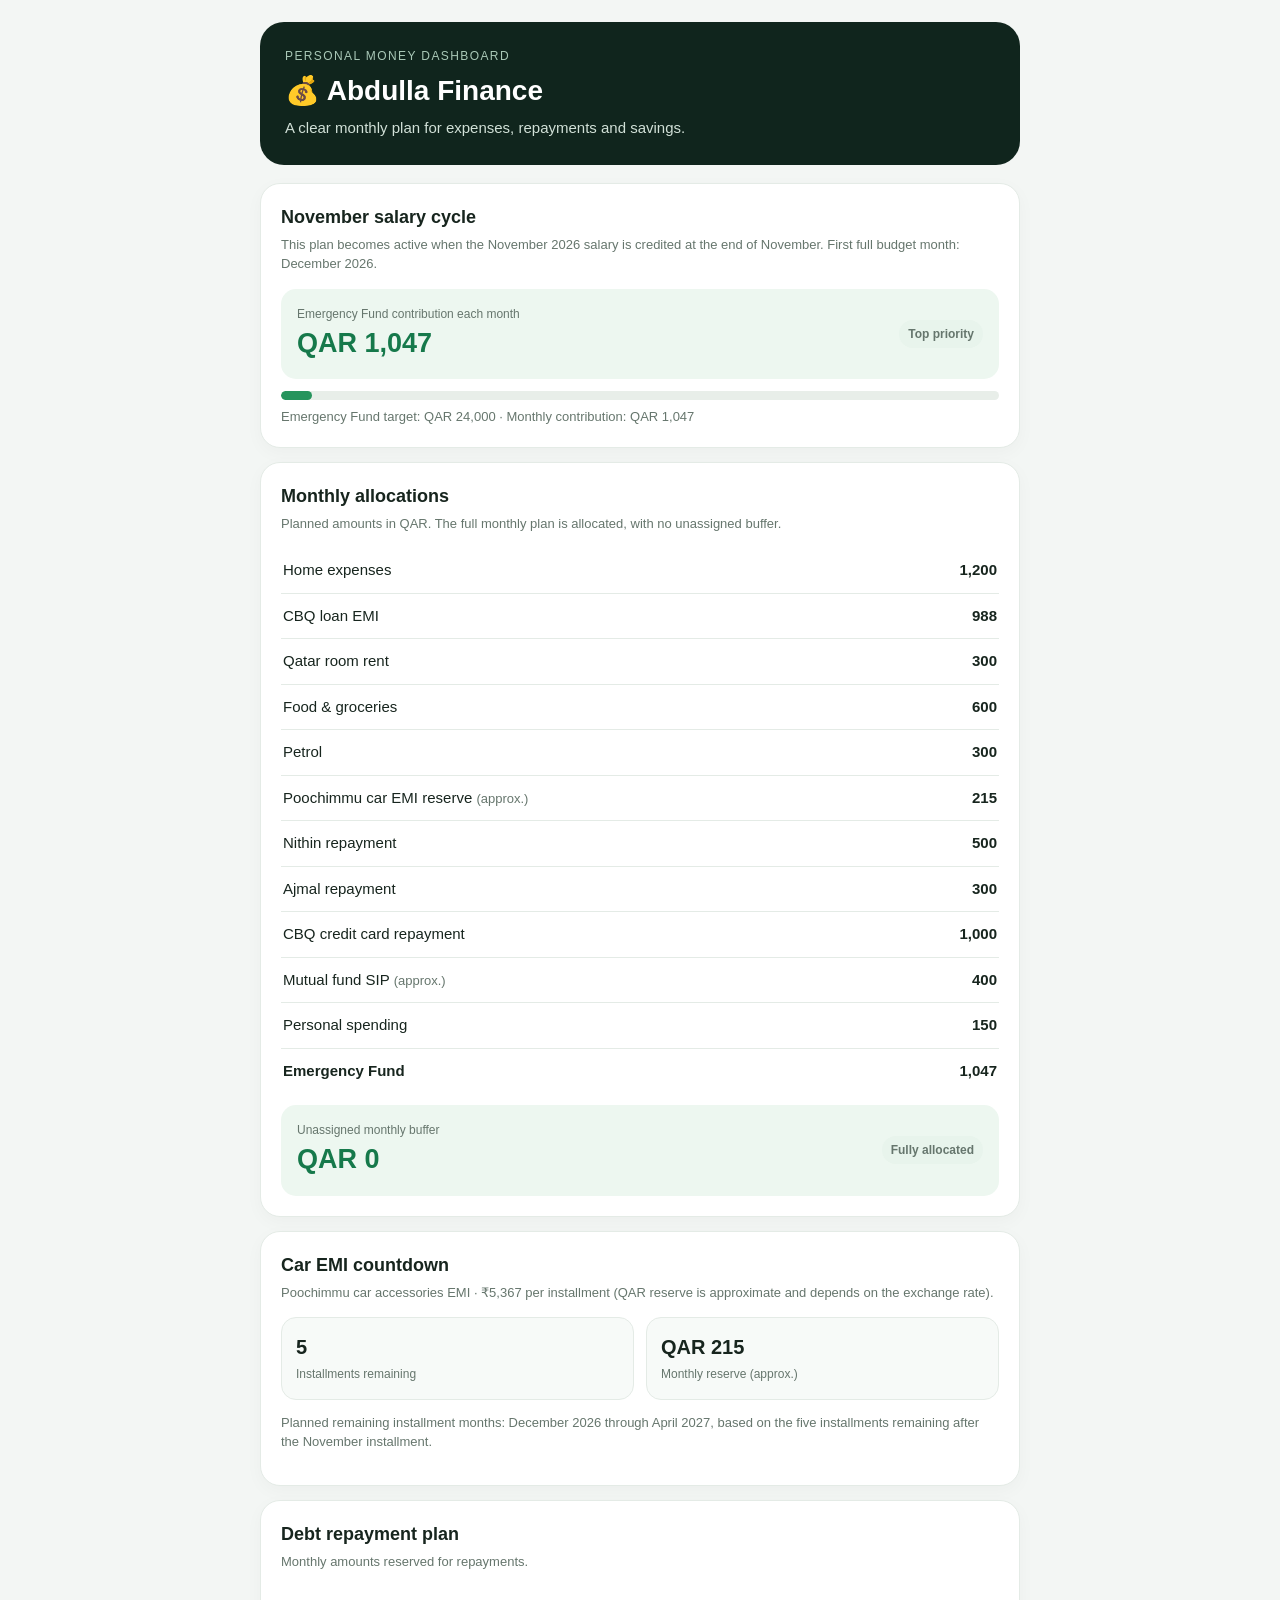
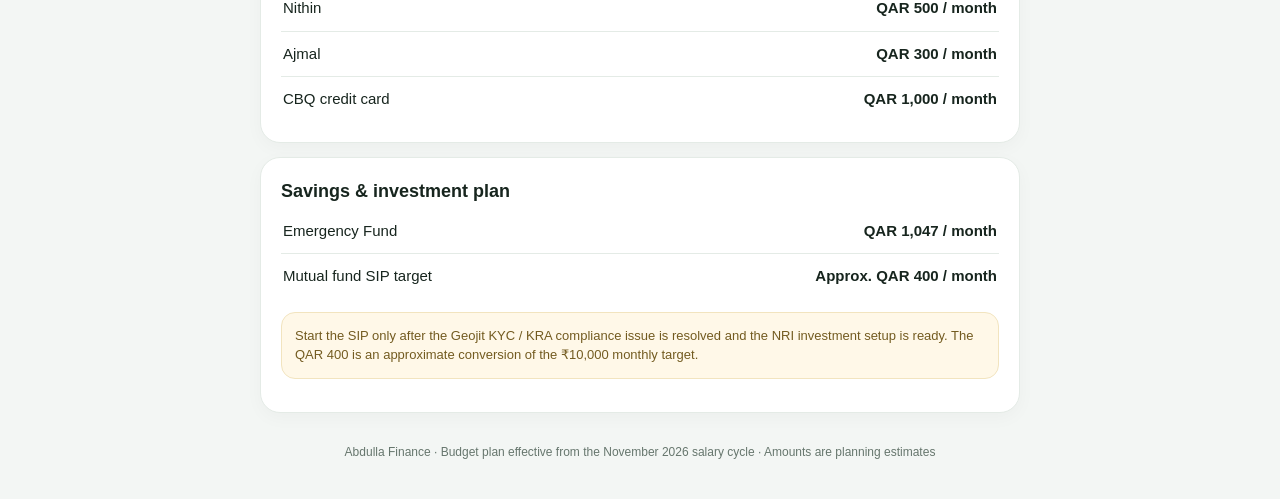
==== abdulla-finance/index.html @ a31260f2 "Update Abdulla Finance with December 2026 monthly budget plan" ====
<!DOCTYPE html>
<html lang="en">
<head>
<meta charset="UTF-8">
<meta name="viewport" content="width=device-width,initial-scale=1">
<meta name="theme-color" content="#10251d">
<title>Abdulla Finance</title>
<style>
:root{--bg:#f3f6f4;--ink:#17251e;--muted:#66766d;--green:#16794b;--line:#e4ebe6;--card:#fff}
*{box-sizing:border-box}body{margin:0;background:var(--bg);color:var(--ink);font:15px/1.5 Inter,Arial,sans-serif;padding:22px}
main{max-width:760px;margin:0 auto}.top{background:#10251d;color:#fff;border-radius:24px;padding:25px;margin-bottom:18px}.top .eyebrow{color:#a9c8b7;font-size:12px;text-transform:uppercase;letter-spacing:1.4px}.top h1{font-size:28px;margin:5px 0}.top p{margin:5px 0 0;color:#d1e0d7}.section{background:var(--card);border:1px solid var(--line);border-radius:20px;padding:20px;margin:14px 0;box-shadow:0 5px 18px #17251e08}.section h2{font-size:18px;margin:0 0 4px}.sub{color:var(--muted);font-size:13px;margin:0 0 15px}.hero-metric{display:flex;justify-content:space-between;align-items:center;gap:12px;background:#edf7f0;border-radius:15px;padding:16px;margin-top:12px}.hero-metric strong{font-size:27px;color:var(--green)}.hero-metric span{display:block;color:var(--muted);font-size:12px}.table{width:100%;border-collapse:collapse}.table td{padding:11px 2px;border-bottom:1px solid var(--line)}.table td:last-child{text-align:right;font-weight:700;font-variant-numeric:tabular-nums;white-space:nowrap}.table tr:last-child td{border-bottom:0}.total{font-weight:800}.pill{display:inline-block;padding:5px 9px;border-radius:20px;background:#e8f4ec;color:#176a43;font-size:12px;font-weight:700}.progress{height:9px;background:#e8eee9;border-radius:20px;overflow:hidden;margin:12px 0 7px}.progress>i{display:block;width:4.3625%;height:100%;background:#26945d;border-radius:20px}.muted{color:var(--muted);font-size:13px}.two{display:grid;grid-template-columns:1fr 1fr;gap:12px}.mini{background:#f7faf8;border:1px solid var(--line);padding:14px;border-radius:15px}.mini strong{font-size:20px;display:block}.mini span{font-size:12px;color:var(--muted)}.note{background:#fff8e8;border:1px solid #f2e4bf;border-radius:14px;padding:13px;color:#735b20;font-size:13px}.footer{text-align:center;color:var(--muted);font-size:12px;padding:16px}
@media(max-width:520px){body{padding:13px}.top{padding:21px}.section{padding:16px}.two{grid-template-columns:1fr 1fr}.table td{font-size:14px}}
</style>
</head>
<body>
<main>
<header class="top">
 <div class="eyebrow">Personal money dashboard</div>
 <h1>💰 Abdulla Finance</h1>
 <p>A clear monthly plan for expenses, repayments and savings.</p>
</header>
<section class="section">
 <h2>November salary cycle</h2>
 <p class="sub">This plan becomes active when the November 2026 salary is credited at the end of November. First full budget month: December 2026.</p>
 <div class="hero-metric"><div><span>Emergency Fund contribution each month</span><strong>QAR 1,047</strong></div><span class="pill">Top priority</span></div>
 <div class="progress" aria-label="Emergency fund target progress"><i></i></div>
 <div class="muted">Emergency Fund target: QAR 24,000 · Monthly contribution: QAR 1,047</div>
</section>
<section class="section">
 <h2>Monthly allocations</h2>
 <p class="sub">Planned amounts in QAR. The full monthly plan is allocated, with no unassigned buffer.</p>
 <table class="table" aria-label="Monthly budget allocations">
 <tbody>
 <tr><td>Home expenses</td><td>1,200</td></tr>
 <tr><td>CBQ loan EMI</td><td>988</td></tr>
 <tr><td>Qatar room rent</td><td>300</td></tr>
 <tr><td>Food &amp; groceries</td><td>600</td></tr>
 <tr><td>Petrol</td><td>300</td></tr>
 <tr><td>Poochimmu car EMI reserve <span class="muted">(approx.)</span></td><td>215</td></tr>
 <tr><td>Nithin repayment</td><td>500</td></tr>
 <tr><td>Ajmal repayment</td><td>300</td></tr>
 <tr><td>CBQ credit card repayment</td><td>1,000</td></tr>
 <tr><td>Mutual fund SIP <span class="muted">(approx.)</span></td><td>400</td></tr>
 <tr><td>Personal spending</td><td>150</td></tr>
 <tr class="total"><td>Emergency Fund</td><td>1,047</td></tr>
 </tbody>
 </table>
 <div class="hero-metric"><div><span>Unassigned monthly buffer</span><strong>QAR 0</strong></div><span class="pill">Fully allocated</span></div>
</section>
<section class="section">
 <h2>Car EMI countdown</h2>
 <p class="sub">Poochimmu car accessories EMI · ₹5,367 per installment (QAR reserve is approximate and depends on the exchange rate).</p>
 <div class="two">
  <div class="mini"><strong>5</strong><span>Installments remaining</span></div>
  <div class="mini"><strong>QAR 215</strong><span>Monthly reserve (approx.)</span></div>
 </div>
 <p class="muted">Planned remaining installment months: December 2026 through April 2027, based on the five installments remaining after the November installment.</p>
</section>
<section class="section">
 <h2>Debt repayment plan</h2>
 <p class="sub">Monthly amounts reserved for repayments.</p>
 <table class="table"><tbody>
 <tr><td>Nithin</td><td>QAR 500 / month</td></tr>
 <tr><td>Ajmal</td><td>QAR 300 / month</td></tr>
 <tr><td>CBQ credit card</td><td>QAR 1,000 / month</td></tr>
 </tbody></table>
</section>
<section class="section">
 <h2>Savings &amp; investment plan</h2>
 <table class="table"><tbody>
 <tr><td>Emergency Fund</td><td>QAR 1,047 / month</td></tr>
 <tr><td>Mutual fund SIP target</td><td>Approx. QAR 400 / month</td></tr>
 </tbody></table>
 <p class="note">Start the SIP only after the Geojit KYC / KRA compliance issue is resolved and the NRI investment setup is ready. The QAR 400 is an approximate conversion of the ₹10,000 monthly target.</p>
</section>
<div class="footer">Abdulla Finance · Budget plan effective from the November 2026 salary cycle · Amounts are planning estimates</div>
</main>
</body>
</html>
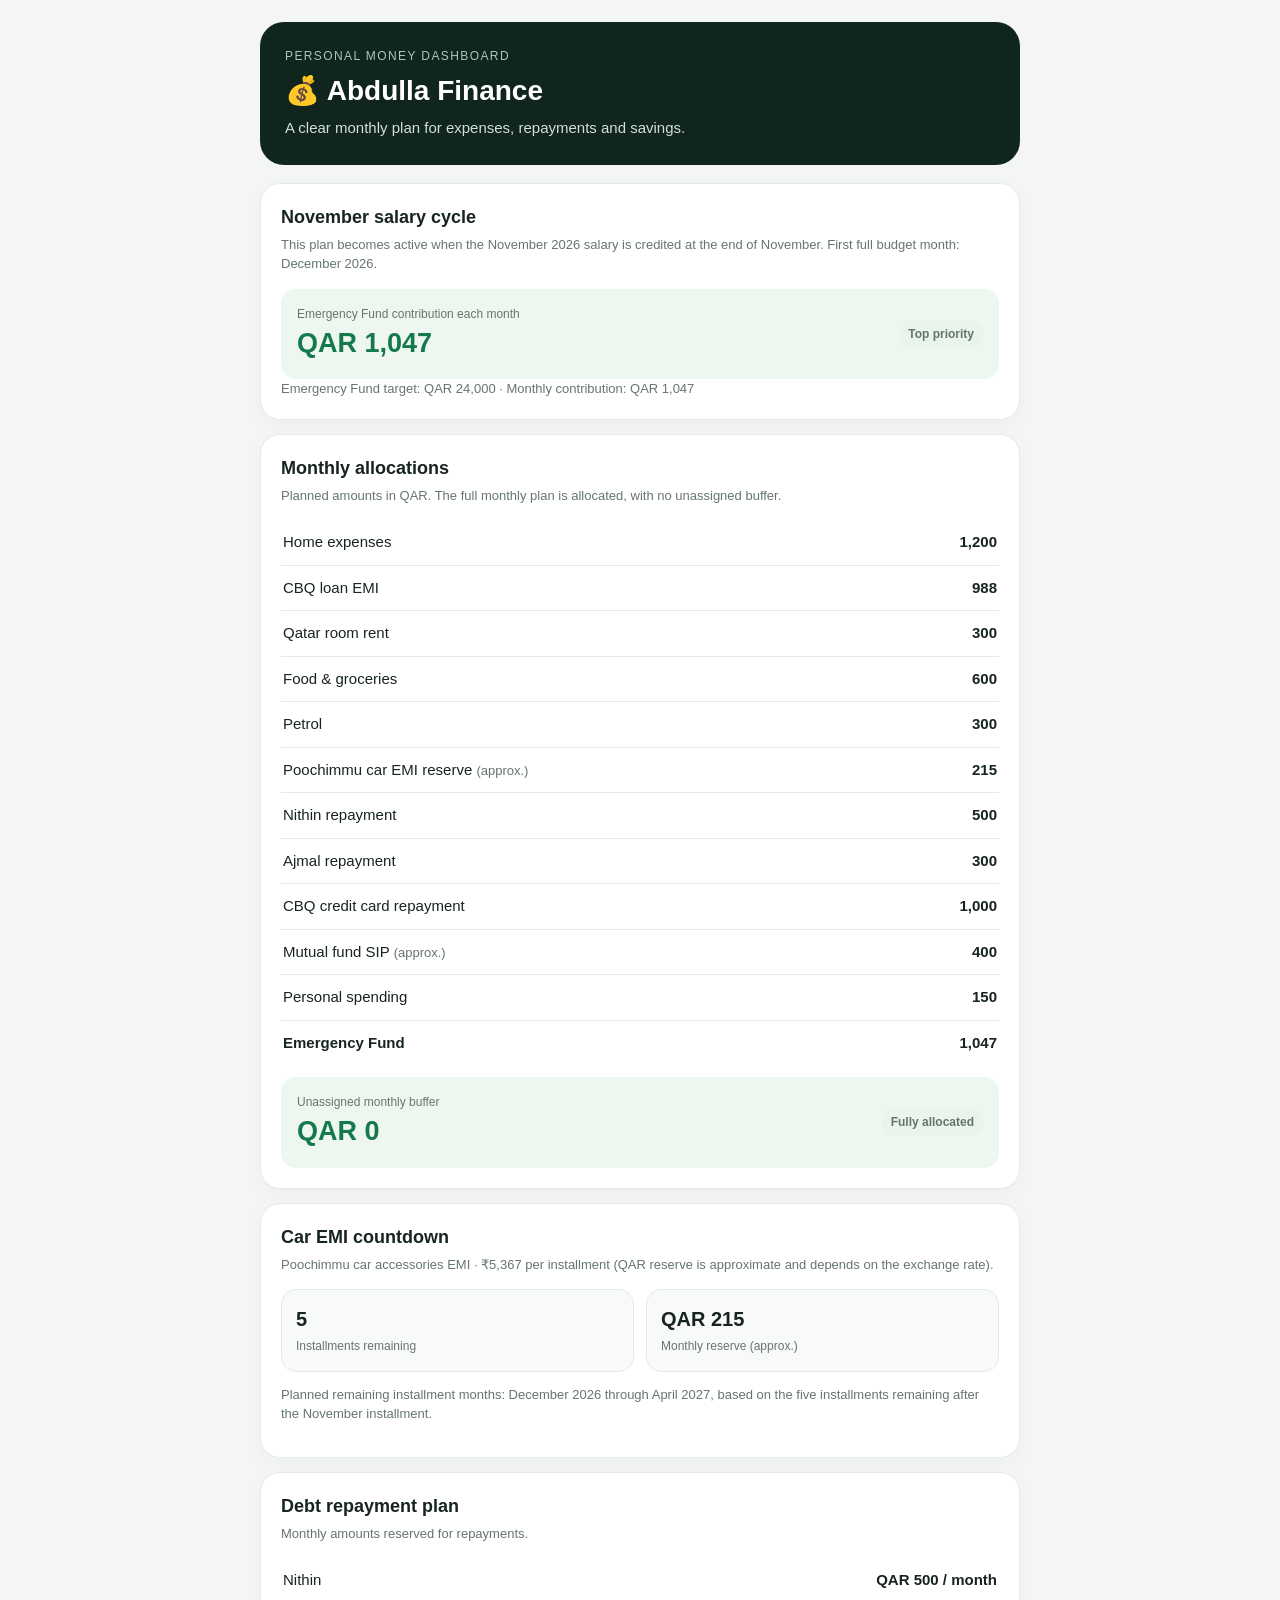
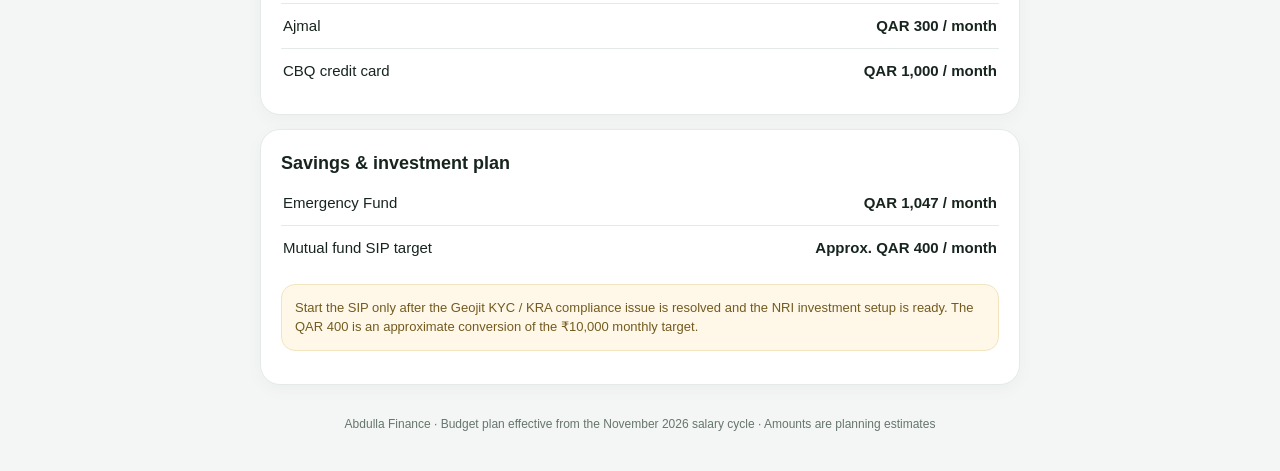
==== commit b5bfa043: "Remove unverified emergency fund progress indicator" ====
--- a/abdulla-finance/index.html
+++ b/abdulla-finance/index.html
@@ -8,7 +8,7 @@
 <style>
 :root{--bg:#f3f6f4;--ink:#17251e;--muted:#66766d;--green:#16794b;--line:#e4ebe6;--card:#fff}
 *{box-sizing:border-box}body{margin:0;background:var(--bg);color:var(--ink);font:15px/1.5 Inter,Arial,sans-serif;padding:22px}
-main{max-width:760px;margin:0 auto}.top{background:#10251d;color:#fff;border-radius:24px;padding:25px;margin-bottom:18px}.top .eyebrow{color:#a9c8b7;font-size:12px;text-transform:uppercase;letter-spacing:1.4px}.top h1{font-size:28px;margin:5px 0}.top p{margin:5px 0 0;color:#d1e0d7}.section{background:var(--card);border:1px solid var(--line);border-radius:20px;padding:20px;margin:14px 0;box-shadow:0 5px 18px #17251e08}.section h2{font-size:18px;margin:0 0 4px}.sub{color:var(--muted);font-size:13px;margin:0 0 15px}.hero-metric{display:flex;justify-content:space-between;align-items:center;gap:12px;background:#edf7f0;border-radius:15px;padding:16px;margin-top:12px}.hero-metric strong{font-size:27px;color:var(--green)}.hero-metric span{display:block;color:var(--muted);font-size:12px}.table{width:100%;border-collapse:collapse}.table td{padding:11px 2px;border-bottom:1px solid var(--line)}.table td:last-child{text-align:right;font-weight:700;font-variant-numeric:tabular-nums;white-space:nowrap}.table tr:last-child td{border-bottom:0}.total{font-weight:800}.pill{display:inline-block;padding:5px 9px;border-radius:20px;background:#e8f4ec;color:#176a43;font-size:12px;font-weight:700}.progress{height:9px;background:#e8eee9;border-radius:20px;overflow:hidden;margin:12px 0 7px}.progress>i{display:block;width:4.3625%;height:100%;background:#26945d;border-radius:20px}.muted{color:var(--muted);font-size:13px}.two{display:grid;grid-template-columns:1fr 1fr;gap:12px}.mini{background:#f7faf8;border:1px solid var(--line);padding:14px;border-radius:15px}.mini strong{font-size:20px;display:block}.mini span{font-size:12px;color:var(--muted)}.note{background:#fff8e8;border:1px solid #f2e4bf;border-radius:14px;padding:13px;color:#735b20;font-size:13px}.footer{text-align:center;color:var(--muted);font-size:12px;padding:16px}
+main{max-width:760px;margin:0 auto}.top{background:#10251d;color:#fff;border-radius:24px;padding:25px;margin-bottom:18px}.top .eyebrow{color:#a9c8b7;font-size:12px;text-transform:uppercase;letter-spacing:1.4px}.top h1{font-size:28px;margin:5px 0}.top p{margin:5px 0 0;color:#d1e0d7}.section{background:var(--card);border:1px solid var(--line);border-radius:20px;padding:20px;margin:14px 0;box-shadow:0 5px 18px #17251e08}.section h2{font-size:18px;margin:0 0 4px}.sub{color:var(--muted);font-size:13px;margin:0 0 15px}.hero-metric{display:flex;justify-content:space-between;align-items:center;gap:12px;background:#edf7f0;border-radius:15px;padding:16px;margin-top:12px}.hero-metric strong{font-size:27px;color:var(--green)}.hero-metric span{display:block;color:var(--muted);font-size:12px}.table{width:100%;border-collapse:collapse}.table td{padding:11px 2px;border-bottom:1px solid var(--line)}.table td:last-child{text-align:right;font-weight:700;font-variant-numeric:tabular-nums;white-space:nowrap}.table tr:last-child td{border-bottom:0}.total{font-weight:800}.pill{display:inline-block;padding:5px 9px;border-radius:20px;background:#e8f4ec;color:#176a43;font-size:12px;font-weight:700}.muted{color:var(--muted);font-size:13px}.two{display:grid;grid-template-columns:1fr 1fr;gap:12px}.mini{background:#f7faf8;border:1px solid var(--line);padding:14px;border-radius:15px}.mini strong{font-size:20px;display:block}.mini span{font-size:12px;color:var(--muted)}.note{background:#fff8e8;border:1px solid #f2e4bf;border-radius:14px;padding:13px;color:#735b20;font-size:13px}.footer{text-align:center;color:var(--muted);font-size:12px;padding:16px}
 @media(max-width:520px){body{padding:13px}.top{padding:21px}.section{padding:16px}.two{grid-template-columns:1fr 1fr}.table td{font-size:14px}}
 </style>
 </head>
@@ -23,7 +23,6 @@
  <h2>November salary cycle</h2>
  <p class="sub">This plan becomes active when the November 2026 salary is credited at the end of November. First full budget month: December 2026.</p>
  <div class="hero-metric"><div><span>Emergency Fund contribution each month</span><strong>QAR 1,047</strong></div><span class="pill">Top priority</span></div>
- <div class="progress" aria-label="Emergency fund target progress"><i></i></div>
  <div class="muted">Emergency Fund target: QAR 24,000 · Monthly contribution: QAR 1,047</div>
 </section>
 <section class="section">
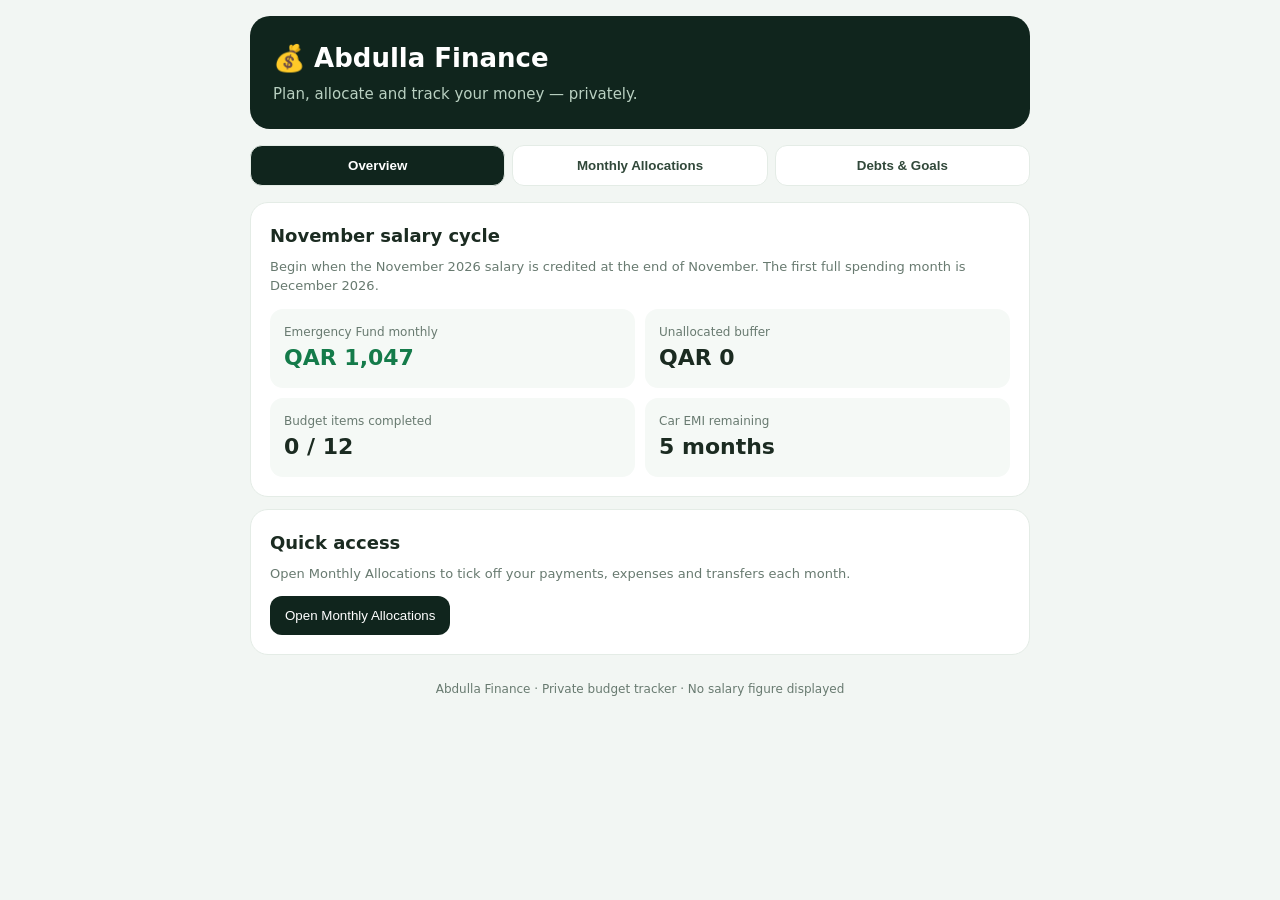
==== commit 935da09c: "Add interactive monthly allocations tab and EMI tracking" ====
--- a/abdulla-finance/index.html
+++ b/abdulla-finance/index.html
@@ -1,78 +1,24 @@
-<!DOCTYPE html>
-<html lang="en">
-<head>
-<meta charset="UTF-8">
-<meta name="viewport" content="width=device-width,initial-scale=1">
-<meta name="theme-color" content="#10251d">
-<title>Abdulla Finance</title>
+<!doctype html>
+<html lang="en"><head><meta charset="utf-8"><meta name="viewport" content="width=device-width,initial-scale=1"><meta name="theme-color" content="#10251d"><title>Abdulla Finance</title>
 <style>
-:root{--bg:#f3f6f4;--ink:#17251e;--muted:#66766d;--green:#16794b;--line:#e4ebe6;--card:#fff}
-*{box-sizing:border-box}body{margin:0;background:var(--bg);color:var(--ink);font:15px/1.5 Inter,Arial,sans-serif;padding:22px}
-main{max-width:760px;margin:0 auto}.top{background:#10251d;color:#fff;border-radius:24px;padding:25px;margin-bottom:18px}.top .eyebrow{color:#a9c8b7;font-size:12px;text-transform:uppercase;letter-spacing:1.4px}.top h1{font-size:28px;margin:5px 0}.top p{margin:5px 0 0;color:#d1e0d7}.section{background:var(--card);border:1px solid var(--line);border-radius:20px;padding:20px;margin:14px 0;box-shadow:0 5px 18px #17251e08}.section h2{font-size:18px;margin:0 0 4px}.sub{color:var(--muted);font-size:13px;margin:0 0 15px}.hero-metric{display:flex;justify-content:space-between;align-items:center;gap:12px;background:#edf7f0;border-radius:15px;padding:16px;margin-top:12px}.hero-metric strong{font-size:27px;color:var(--green)}.hero-metric span{display:block;color:var(--muted);font-size:12px}.table{width:100%;border-collapse:collapse}.table td{padding:11px 2px;border-bottom:1px solid var(--line)}.table td:last-child{text-align:right;font-weight:700;font-variant-numeric:tabular-nums;white-space:nowrap}.table tr:last-child td{border-bottom:0}.total{font-weight:800}.pill{display:inline-block;padding:5px 9px;border-radius:20px;background:#e8f4ec;color:#176a43;font-size:12px;font-weight:700}.muted{color:var(--muted);font-size:13px}.two{display:grid;grid-template-columns:1fr 1fr;gap:12px}.mini{background:#f7faf8;border:1px solid var(--line);padding:14px;border-radius:15px}.mini strong{font-size:20px;display:block}.mini span{font-size:12px;color:var(--muted)}.note{background:#fff8e8;border:1px solid #f2e4bf;border-radius:14px;padding:13px;color:#735b20;font-size:13px}.footer{text-align:center;color:var(--muted);font-size:12px;padding:16px}
-@media(max-width:520px){body{padding:13px}.top{padding:21px}.section{padding:16px}.two{grid-template-columns:1fr 1fr}.table td{font-size:14px}}
-</style>
-</head>
-<body>
-<main>
-<header class="top">
- <div class="eyebrow">Personal money dashboard</div>
- <h1>💰 Abdulla Finance</h1>
- <p>A clear monthly plan for expenses, repayments and savings.</p>
-</header>
-<section class="section">
- <h2>November salary cycle</h2>
- <p class="sub">This plan becomes active when the November 2026 salary is credited at the end of November. First full budget month: December 2026.</p>
- <div class="hero-metric"><div><span>Emergency Fund contribution each month</span><strong>QAR 1,047</strong></div><span class="pill">Top priority</span></div>
- <div class="muted">Emergency Fund target: QAR 24,000 · Monthly contribution: QAR 1,047</div>
-</section>
-<section class="section">
- <h2>Monthly allocations</h2>
- <p class="sub">Planned amounts in QAR. The full monthly plan is allocated, with no unassigned buffer.</p>
- <table class="table" aria-label="Monthly budget allocations">
- <tbody>
- <tr><td>Home expenses</td><td>1,200</td></tr>
- <tr><td>CBQ loan EMI</td><td>988</td></tr>
- <tr><td>Qatar room rent</td><td>300</td></tr>
- <tr><td>Food &amp; groceries</td><td>600</td></tr>
- <tr><td>Petrol</td><td>300</td></tr>
- <tr><td>Poochimmu car EMI reserve <span class="muted">(approx.)</span></td><td>215</td></tr>
- <tr><td>Nithin repayment</td><td>500</td></tr>
- <tr><td>Ajmal repayment</td><td>300</td></tr>
- <tr><td>CBQ credit card repayment</td><td>1,000</td></tr>
- <tr><td>Mutual fund SIP <span class="muted">(approx.)</span></td><td>400</td></tr>
- <tr><td>Personal spending</td><td>150</td></tr>
- <tr class="total"><td>Emergency Fund</td><td>1,047</td></tr>
- </tbody>
- </table>
- <div class="hero-metric"><div><span>Unassigned monthly buffer</span><strong>QAR 0</strong></div><span class="pill">Fully allocated</span></div>
-</section>
-<section class="section">
- <h2>Car EMI countdown</h2>
- <p class="sub">Poochimmu car accessories EMI · ₹5,367 per installment (QAR reserve is approximate and depends on the exchange rate).</p>
- <div class="two">
-  <div class="mini"><strong>5</strong><span>Installments remaining</span></div>
-  <div class="mini"><strong>QAR 215</strong><span>Monthly reserve (approx.)</span></div>
- </div>
- <p class="muted">Planned remaining installment months: December 2026 through April 2027, based on the five installments remaining after the November installment.</p>
-</section>
-<section class="section">
- <h2>Debt repayment plan</h2>
- <p class="sub">Monthly amounts reserved for repayments.</p>
- <table class="table"><tbody>
- <tr><td>Nithin</td><td>QAR 500 / month</td></tr>
- <tr><td>Ajmal</td><td>QAR 300 / month</td></tr>
- <tr><td>CBQ credit card</td><td>QAR 1,000 / month</td></tr>
- </tbody></table>
-</section>
-<section class="section">
- <h2>Savings &amp; investment plan</h2>
- <table class="table"><tbody>
- <tr><td>Emergency Fund</td><td>QAR 1,047 / month</td></tr>
- <tr><td>Mutual fund SIP target</td><td>Approx. QAR 400 / month</td></tr>
- </tbody></table>
- <p class="note">Start the SIP only after the Geojit KYC / KRA compliance issue is resolved and the NRI investment setup is ready. The QAR 400 is an approximate conversion of the ₹10,000 monthly target.</p>
-</section>
-<div class="footer">Abdulla Finance · Budget plan effective from the November 2026 salary cycle · Amounts are planning estimates</div>
-</main>
-</body>
-</html>+:root{--green:#147b4a;--dark:#10251d;--muted:#687a70;--line:#e4ece6}*{box-sizing:border-box}body{font:15px/1.5 system-ui,Arial;background:#f2f6f3;color:#1b2b21;margin:0;padding:16px}main{max-width:780px;margin:auto}header{background:var(--dark);color:white;border-radius:20px;padding:23px}header h1{margin:0;font-size:26px}header p{color:#b9d0c1;margin:5px 0 0}.tabs{display:flex;gap:7px;margin:16px 0;overflow:auto}.tabs button{flex:1;border:1px solid var(--line);background:white;border-radius:12px;padding:12px 8px;font-weight:700;color:#31483a;cursor:pointer;white-space:nowrap}.tabs button.active{background:var(--dark);color:white}section.panel{display:none}section.panel.active{display:block}.card{background:white;border:1px solid var(--line);border-radius:18px;padding:19px;margin:12px 0}.card h2{font-size:18px;margin:0 0 8px}.sub{color:var(--muted);font-size:13px;margin:0 0 13px}.metrics{display:grid;grid-template-columns:repeat(2,1fr);gap:10px}.metric{background:#f5f9f6;padding:14px;border-radius:13px}.metric span{display:block;color:var(--muted);font-size:12px}.metric strong{font-size:22px;font-variant-numeric:tabular-nums}.green{color:var(--green)}.allocation{display:flex;align-items:center;gap:12px;border-bottom:1px solid var(--line);padding:12px 0}.allocation:last-child{border:0}.allocation input[type=checkbox]{width:20px;height:20px;accent-color:var(--green);flex-shrink:0}.allocation .name{flex:1;min-width:0}.allocation .name small{display:block;color:var(--muted)}.allocation .amount{font-weight:700;white-space:nowrap}.allocation.done .name,.allocation.done .amount{color:#819187;text-decoration:line-through}button.action{background:var(--dark);color:white;border:0;border-radius:12px;padding:12px 15px;cursor:pointer}button.secondary{background:#edf4ef;color:var(--dark)}button:disabled{opacity:.5;cursor:not-allowed}.progress{height:10px;border-radius:10px;background:#e5ede7;overflow:hidden;margin:12px 0}.progress i{height:100%;display:block;background:var(--green);width:0}.hint{font-size:12px;color:var(--muted)}.warn{background:#fff9e9;padding:13px;border-radius:12px;color:#6b5523}.row{display:flex;justify-content:space-between;gap:12px;padding:10px 0;border-bottom:1px solid var(--line)}.row:last-child{border:0}.row b{white-space:nowrap}.controls{display:flex;gap:8px;flex-wrap:wrap;align-items:center}select{padding:10px;border:1px solid #d8e5dc;border-radius:10px;background:white;max-width:100%}footer{text-align:center;color:var(--muted);font-size:12px;margin:25px 0}@media(max-width:480px){.metrics{grid-template-columns:1fr 1fr}.metric strong{font-size:19px}.tabs button{font-size:13px}}
+</style></head><body><main>
+<header><h1>💰 Abdulla Finance</h1><p>Plan, allocate and track your money — privately.</p></header>
+<nav class="tabs" aria-label="Finance sections"><button class="active" data-tab="overview">Overview</button><button data-tab="allocations">Monthly Allocations</button><button data-tab="debts">Debts & Goals</button></nav>
+<section class="panel active" id="overview"><div class="card"><h2>November salary cycle</h2><p class="sub">Begin when the November 2026 salary is credited at the end of November. The first full spending month is December 2026.</p><div class="metrics"><div class="metric"><span>Emergency Fund monthly</span><strong class="green">QAR 1,047</strong></div><div class="metric"><span>Unallocated buffer</span><strong>QAR 0</strong></div><div class="metric"><span>Budget items completed</span><strong id="homeDone">0 / 12</strong></div><div class="metric"><span>Car EMI remaining</span><strong id="homeEmi">5 months</strong></div></div></div><div class="card"><h2>Quick access</h2><p class="sub">Open Monthly Allocations to tick off your payments, expenses and transfers each month.</p><button class="action" id="openAlloc">Open Monthly Allocations</button></div></section>
+<section class="panel" id="allocations"><div class="card"><h2>Monthly Allocations</h2><p class="sub">Select the salary cycle. Check an item only when the amount has actually been paid, spent or transferred. All entries stay on this device.</p><div class="controls"><label for="cycle">Salary cycle</label><select id="cycle"></select><button class="action secondary" id="resetCycle">Clear this month's ticks</button></div><div class="progress"><i id="bar"></i></div><div class="metrics"><div class="metric"><span>Allocated / completed</span><strong id="completed">QAR 0</strong></div><div class="metric"><span>Still to allocate</span><strong id="pending">QAR 7,000</strong></div></div><div id="items"></div><p class="hint">Food, petrol and personal spending are monthly envelopes. Tick them once their planned amount has been set aside or accounted for, not merely because the month has started.</p></div></section>
+<section class="panel" id="debts"><div class="card"><h2>Debt repayment plan</h2><div class="row"><span>Nithin <small class="hint">Outstanding QAR 912 at plan setup</small></span><b>QAR 500/month</b></div><div class="row"><span>Ajmal <small class="hint">Outstanding QAR 2,000 at plan setup</small></span><b>QAR 300/month</b></div><div class="row"><span>CBQ credit card <small class="hint">Outstanding QAR 5,800 at plan setup</small></span><b>QAR 1,000/month</b></div><p class="hint">Balances above are starting references, not live bank balances. Update them when actual payments are confirmed.</p></div><div class="card"><h2>Poochimmu car EMI</h2><div class="metrics"><div class="metric"><span>Remaining installments</span><strong id="emiRemaining">5</strong></div><div class="metric"><span>Approx. monthly reserve</span><strong>QAR 215</strong></div></div><p class="sub">₹5,367 per installment. Expected remaining months: Dec 2026 – Apr 2027.</p><button class="action" id="markEmi">Record one EMI as paid</button> <button class="action secondary" id="undoEmi">Undo last EMI</button><p class="hint">Recording an EMI here does not move money or mark the allocation checklist automatically.</p></div><div class="card"><h2>Emergency Fund</h2><div class="metrics"><div class="metric"><span>Target</span><strong>QAR 24,000</strong></div><div class="metric"><span>Monthly allocation</span><strong class="green">QAR 1,047</strong></div></div><p class="sub">Your actual saved balance is not assumed from planned contributions.</p></div><div class="card"><h2>Mutual fund SIP</h2><p>₹10,000 monthly target (approximately QAR 400).</p><p class="warn">Start only after Geojit KYC/KRA compliance and NRI setup are complete.</p></div></section>
+<footer>Abdulla Finance · Private budget tracker · No salary figure displayed</footer>
+</main><script>
+const base=[['Home expenses',1200,'Household support'],['CBQ loan EMI',988,'Loan payment'],['Qatar room rent',300,'Housing'],['Food & groceries',600,'Monthly envelope'],['Petrol',300,'Monthly envelope'],['Poochimmu car EMI reserve',215,'Approx. conversion'],['Nithin repayment',500,'Debt payment'],['Ajmal repayment',300,'Debt payment'],['CBQ credit card repayment',1000,'Card payment'],['Mutual fund SIP',400,'Approx.; pending KYC'],['Personal spending',150,'Monthly envelope'],['Emergency Fund',1047,'Savings transfer']];
+const key='abdullaFinanceBudget2026v1';let data;try{data=JSON.parse(localStorage.getItem(key))||{}}catch(e){data={}};if(!data.months)data.months={};if(!Number.isInteger(data.emiRemaining))data.emiRemaining=5;
+const money=n=>'QAR '+n.toLocaleString('en-US');const $=id=>document.getElementById(id);const save=()=>localStorage.setItem(key,JSON.stringify(data));
+function tab(id){document.querySelectorAll('.tabs button').forEach(b=>b.classList.toggle('active',b.dataset.tab===id));document.querySelectorAll('.panel').forEach(p=>p.classList.toggle('active',p.id===id))}
+document.querySelectorAll('[data-tab]').forEach(b=>b.addEventListener('click',()=>tab(b.dataset.tab)));$('openAlloc').onclick=()=>tab('allocations');
+const select=$('cycle');for(let y=2026;y<=2030;y++){for(let m=0;m<12;m++){if(y===2026&&m<10)continue;const d=new Date(y,m,1);const value=y+'-'+String(m+1).padStart(2,'0');const o=document.createElement('option');o.value=value;o.textContent=d.toLocaleString('en-US',{month:'long',year:'numeric'})+' salary';select.appendChild(o)}}select.value='2026-11';select.onchange=render;
+function render(){const cycle=select.value;const done=data.months[cycle]||[];const total=base.reduce((s,x)=>s+x[1],0);const completed=base.reduce((s,x,i)=>s+(done.includes(i)?x[1]:0),0);$('completed').textContent=money(completed);$('pending').textContent=money(total-completed);$('bar').style.width=(completed/total*100)+'%';$('homeDone').textContent=done.length+' / '+base.length;$('homeEmi').textContent=data.emiRemaining+' months';$('emiRemaining').textContent=data.emiRemaining;$('markEmi').disabled=data.emiRemaining===0;$('undoEmi').disabled=data.emiRemaining===5;const list=$('items');list.replaceChildren();base.forEach(([name,amount,note],i)=>{const row=document.createElement('label');row.className='allocation'+(done.includes(i)?' done':'');const check=document.createElement('input');check.type='checkbox';check.checked=done.includes(i);check.onchange=()=>{const set=new Set(data.months[cycle]||[]);check.checked?set.add(i):set.delete(i);data.months[cycle]=Array.from(set);save();render()};const label=document.createElement('span');label.className='name';label.textContent=name;const small=document.createElement('small');small.textContent=note;label.appendChild(small);const amt=document.createElement('span');amt.className='amount';amt.textContent=money(amount);row.append(check,label,amt);list.appendChild(row)})}
+$('resetCycle').onclick=()=>{if(confirm('Clear completed ticks for '+select.options[select.selectedIndex].text+'?')){data.months[select.value]=[];save();render()}};
+$('markEmi').onclick=()=>{if(data.emiRemaining>0&&confirm('Confirm this Poochimmu EMI installment has been paid?')){data.emiRemaining--;save();render()}};
+$('undoEmi').onclick=()=>{if(data.emiRemaining<5){data.emiRemaining++;save();render()}};
+render();
+</script></body></html>
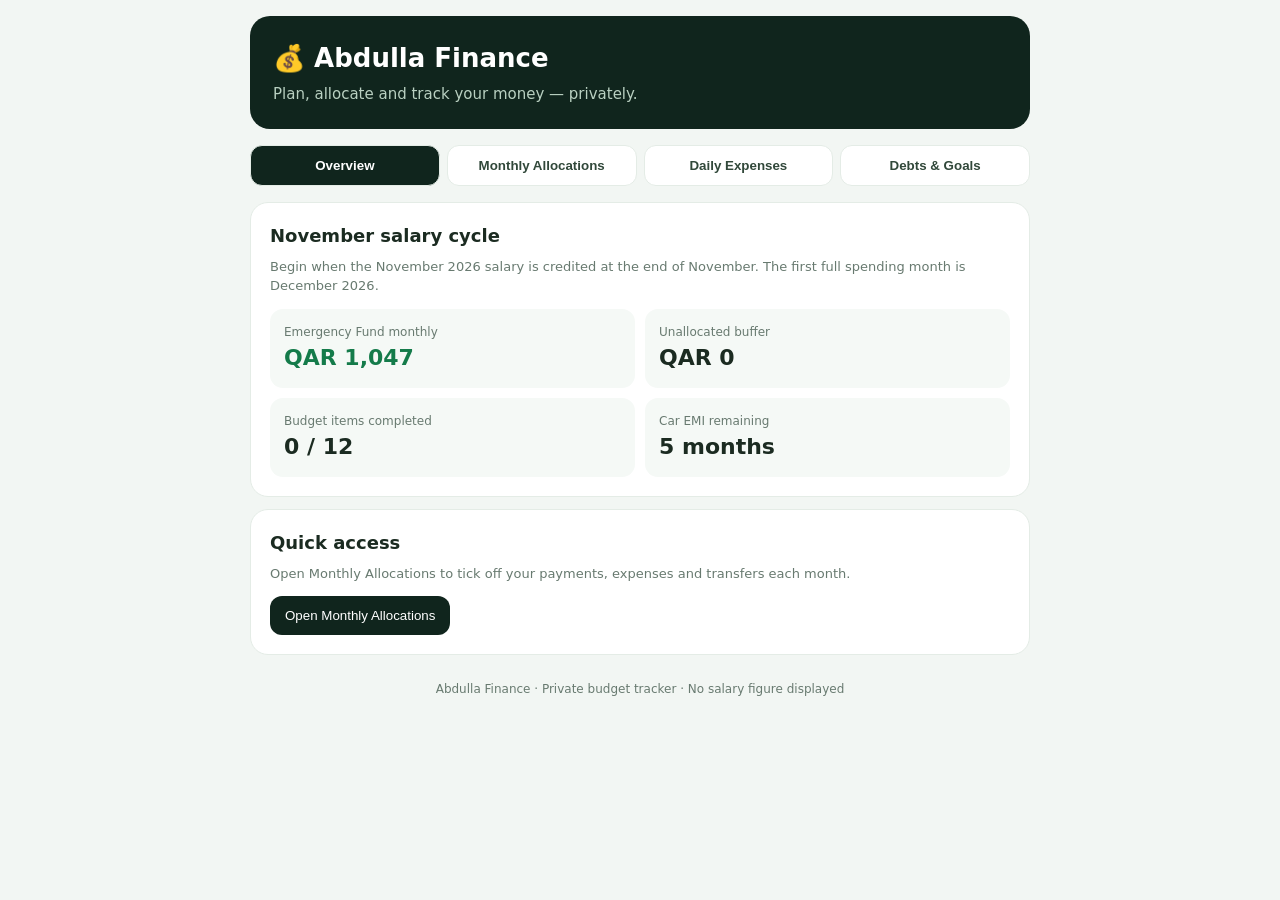
==== commit 05c969b4: "Add simple daily expense entry and category balances" ====
--- a/abdulla-finance/index.html
+++ b/abdulla-finance/index.html
@@ -4,10 +4,10 @@
 :root{--green:#147b4a;--dark:#10251d;--muted:#687a70;--line:#e4ece6}*{box-sizing:border-box}body{font:15px/1.5 system-ui,Arial;background:#f2f6f3;color:#1b2b21;margin:0;padding:16px}main{max-width:780px;margin:auto}header{background:var(--dark);color:white;border-radius:20px;padding:23px}header h1{margin:0;font-size:26px}header p{color:#b9d0c1;margin:5px 0 0}.tabs{display:flex;gap:7px;margin:16px 0;overflow:auto}.tabs button{flex:1;border:1px solid var(--line);background:white;border-radius:12px;padding:12px 8px;font-weight:700;color:#31483a;cursor:pointer;white-space:nowrap}.tabs button.active{background:var(--dark);color:white}section.panel{display:none}section.panel.active{display:block}.card{background:white;border:1px solid var(--line);border-radius:18px;padding:19px;margin:12px 0}.card h2{font-size:18px;margin:0 0 8px}.sub{color:var(--muted);font-size:13px;margin:0 0 13px}.metrics{display:grid;grid-template-columns:repeat(2,1fr);gap:10px}.metric{background:#f5f9f6;padding:14px;border-radius:13px}.metric span{display:block;color:var(--muted);font-size:12px}.metric strong{font-size:22px;font-variant-numeric:tabular-nums}.green{color:var(--green)}.allocation{display:flex;align-items:center;gap:12px;border-bottom:1px solid var(--line);padding:12px 0}.allocation:last-child{border:0}.allocation input[type=checkbox]{width:20px;height:20px;accent-color:var(--green);flex-shrink:0}.allocation .name{flex:1;min-width:0}.allocation .name small{display:block;color:var(--muted)}.allocation .amount{font-weight:700;white-space:nowrap}.allocation.done .name,.allocation.done .amount{color:#819187;text-decoration:line-through}button.action{background:var(--dark);color:white;border:0;border-radius:12px;padding:12px 15px;cursor:pointer}button.secondary{background:#edf4ef;color:var(--dark)}button:disabled{opacity:.5;cursor:not-allowed}.progress{height:10px;border-radius:10px;background:#e5ede7;overflow:hidden;margin:12px 0}.progress i{height:100%;display:block;background:var(--green);width:0}.hint{font-size:12px;color:var(--muted)}.warn{background:#fff9e9;padding:13px;border-radius:12px;color:#6b5523}.row{display:flex;justify-content:space-between;gap:12px;padding:10px 0;border-bottom:1px solid var(--line)}.row:last-child{border:0}.row b{white-space:nowrap}.controls{display:flex;gap:8px;flex-wrap:wrap;align-items:center}select{padding:10px;border:1px solid #d8e5dc;border-radius:10px;background:white;max-width:100%}footer{text-align:center;color:var(--muted);font-size:12px;margin:25px 0}@media(max-width:480px){.metrics{grid-template-columns:1fr 1fr}.metric strong{font-size:19px}.tabs button{font-size:13px}}
 </style></head><body><main>
 <header><h1>💰 Abdulla Finance</h1><p>Plan, allocate and track your money — privately.</p></header>
-<nav class="tabs" aria-label="Finance sections"><button class="active" data-tab="overview">Overview</button><button data-tab="allocations">Monthly Allocations</button><button data-tab="debts">Debts & Goals</button></nav>
+<nav class="tabs" aria-label="Finance sections"><button class="active" data-tab="overview">Overview</button><button data-tab="allocations">Monthly Allocations</button><button data-tab="expenses">Daily Expenses</button><button data-tab="debts">Debts & Goals</button></nav>
 <section class="panel active" id="overview"><div class="card"><h2>November salary cycle</h2><p class="sub">Begin when the November 2026 salary is credited at the end of November. The first full spending month is December 2026.</p><div class="metrics"><div class="metric"><span>Emergency Fund monthly</span><strong class="green">QAR 1,047</strong></div><div class="metric"><span>Unallocated buffer</span><strong>QAR 0</strong></div><div class="metric"><span>Budget items completed</span><strong id="homeDone">0 / 12</strong></div><div class="metric"><span>Car EMI remaining</span><strong id="homeEmi">5 months</strong></div></div></div><div class="card"><h2>Quick access</h2><p class="sub">Open Monthly Allocations to tick off your payments, expenses and transfers each month.</p><button class="action" id="openAlloc">Open Monthly Allocations</button></div></section>
 <section class="panel" id="allocations"><div class="card"><h2>Monthly Allocations</h2><p class="sub">Select the salary cycle. Check an item only when the amount has actually been paid, spent or transferred. All entries stay on this device.</p><div class="controls"><label for="cycle">Salary cycle</label><select id="cycle"></select><button class="action secondary" id="resetCycle">Clear this month's ticks</button></div><div class="progress"><i id="bar"></i></div><div class="metrics"><div class="metric"><span>Allocated / completed</span><strong id="completed">QAR 0</strong></div><div class="metric"><span>Still to allocate</span><strong id="pending">QAR 7,000</strong></div></div><div id="items"></div><p class="hint">Food, petrol and personal spending are monthly envelopes. Tick them once their planned amount has been set aside or accounted for, not merely because the month has started.</p></div></section>
-<section class="panel" id="debts"><div class="card"><h2>Debt repayment plan</h2><div class="row"><span>Nithin <small class="hint">Outstanding QAR 912 at plan setup</small></span><b>QAR 500/month</b></div><div class="row"><span>Ajmal <small class="hint">Outstanding QAR 2,000 at plan setup</small></span><b>QAR 300/month</b></div><div class="row"><span>CBQ credit card <small class="hint">Outstanding QAR 5,800 at plan setup</small></span><b>QAR 1,000/month</b></div><p class="hint">Balances above are starting references, not live bank balances. Update them when actual payments are confirmed.</p></div><div class="card"><h2>Poochimmu car EMI</h2><div class="metrics"><div class="metric"><span>Remaining installments</span><strong id="emiRemaining">5</strong></div><div class="metric"><span>Approx. monthly reserve</span><strong>QAR 215</strong></div></div><p class="sub">₹5,367 per installment. Expected remaining months: Dec 2026 – Apr 2027.</p><button class="action" id="markEmi">Record one EMI as paid</button> <button class="action secondary" id="undoEmi">Undo last EMI</button><p class="hint">Recording an EMI here does not move money or mark the allocation checklist automatically.</p></div><div class="card"><h2>Emergency Fund</h2><div class="metrics"><div class="metric"><span>Target</span><strong>QAR 24,000</strong></div><div class="metric"><span>Monthly allocation</span><strong class="green">QAR 1,047</strong></div></div><p class="sub">Your actual saved balance is not assumed from planned contributions.</p></div><div class="card"><h2>Mutual fund SIP</h2><p>₹10,000 monthly target (approximately QAR 400).</p><p class="warn">Start only after Geojit KYC/KRA compliance and NRI setup are complete.</p></div></section>
+<section class="panel" id="expenses"><div class="card"><h2>Daily Expenses</h2><p class="sub">Quickly record spending. Food, petrol and personal limits follow the selected salary cycle. Your entries stay in this browser.</p><div class="controls"><label for="expenseCycle">Cycle</label><select id="expenseCycle"></select></div><div class="metrics" style="margin:12px 0"><div class="metric"><span>Food remaining</span><strong id="foodLeft">QAR 600</strong></div><div class="metric"><span>Petrol remaining</span><strong id="petrolLeft">QAR 300</strong></div><div class="metric"><span>Personal remaining</span><strong id="personalLeft">QAR 150</strong></div><div class="metric"><span>Total recorded</span><strong id="spentTotal">QAR 0</strong></div></div><form id="expenseForm" class="controls"><select id="expenseCategory" aria-label="Expense category"><option value="Food & groceries">Food & groceries</option><option value="Petrol">Petrol</option><option value="Personal spending">Personal spending</option><option value="Other">Other</option></select><input id="expenseAmount" type="number" min="0.01" step="0.01" placeholder="Amount in QAR" required style="min-width:120px;flex:1;padding:11px;border:1px solid #d8e5dc;border-radius:10px"><input id="expenseNote" maxlength="80" placeholder="Note (optional)" style="min-width:120px;flex:1;padding:11px;border:1px solid #d8e5dc;border-radius:10px"><button class="action" type="submit">+ Add expense</button></form><p class="hint">Recording an expense reduces the category's remaining spending limit. Allocation checkboxes are separate and do not deduct expenses again.</p><h2 style="margin-top:20px">Recent expenses</h2><div id="expenseList"></div></div></section><section class="panel" id="debts"><div class="card"><h2>Debt repayment plan</h2><div class="row"><span>Nithin <small class="hint">Outstanding QAR 912 at plan setup</small></span><b>QAR 500/month</b></div><div class="row"><span>Ajmal <small class="hint">Outstanding QAR 2,000 at plan setup</small></span><b>QAR 300/month</b></div><div class="row"><span>CBQ credit card <small class="hint">Outstanding QAR 5,800 at plan setup</small></span><b>QAR 1,000/month</b></div><p class="hint">Balances above are starting references, not live bank balances. Update them when actual payments are confirmed.</p></div><div class="card"><h2>Poochimmu car EMI</h2><div class="metrics"><div class="metric"><span>Remaining installments</span><strong id="emiRemaining">5</strong></div><div class="metric"><span>Approx. monthly reserve</span><strong>QAR 215</strong></div></div><p class="sub">₹5,367 per installment. Expected remaining months: Dec 2026 – Apr 2027.</p><button class="action" id="markEmi">Record one EMI as paid</button> <button class="action secondary" id="undoEmi">Undo last EMI</button><p class="hint">Recording an EMI here does not move money or mark the allocation checklist automatically.</p></div><div class="card"><h2>Emergency Fund</h2><div class="metrics"><div class="metric"><span>Target</span><strong>QAR 24,000</strong></div><div class="metric"><span>Monthly allocation</span><strong class="green">QAR 1,047</strong></div></div><p class="sub">Your actual saved balance is not assumed from planned contributions.</p></div><div class="card"><h2>Mutual fund SIP</h2><p>₹10,000 monthly target (approximately QAR 400).</p><p class="warn">Start only after Geojit KYC/KRA compliance and NRI setup are complete.</p></div></section>
 <footer>Abdulla Finance · Private budget tracker · No salary figure displayed</footer>
 </main><script>
 const base=[['Home expenses',1200,'Household support'],['CBQ loan EMI',988,'Loan payment'],['Qatar room rent',300,'Housing'],['Food & groceries',600,'Monthly envelope'],['Petrol',300,'Monthly envelope'],['Poochimmu car EMI reserve',215,'Approx. conversion'],['Nithin repayment',500,'Debt payment'],['Ajmal repayment',300,'Debt payment'],['CBQ credit card repayment',1000,'Card payment'],['Mutual fund SIP',400,'Approx.; pending KYC'],['Personal spending',150,'Monthly envelope'],['Emergency Fund',1047,'Savings transfer']];
@@ -15,10 +15,12 @@
 const money=n=>'QAR '+n.toLocaleString('en-US');const $=id=>document.getElementById(id);const save=()=>localStorage.setItem(key,JSON.stringify(data));
 function tab(id){document.querySelectorAll('.tabs button').forEach(b=>b.classList.toggle('active',b.dataset.tab===id));document.querySelectorAll('.panel').forEach(p=>p.classList.toggle('active',p.id===id))}
 document.querySelectorAll('[data-tab]').forEach(b=>b.addEventListener('click',()=>tab(b.dataset.tab)));$('openAlloc').onclick=()=>tab('allocations');
-const select=$('cycle');for(let y=2026;y<=2030;y++){for(let m=0;m<12;m++){if(y===2026&&m<10)continue;const d=new Date(y,m,1);const value=y+'-'+String(m+1).padStart(2,'0');const o=document.createElement('option');o.value=value;o.textContent=d.toLocaleString('en-US',{month:'long',year:'numeric'})+' salary';select.appendChild(o)}}select.value='2026-11';select.onchange=render;
+const select=$('cycle');for(let y=2026;y<=2030;y++){for(let m=0;m<12;m++){if(y===2026&&m<10)continue;const d=new Date(y,m,1);const value=y+'-'+String(m+1).padStart(2,'0');const o=document.createElement('option');o.value=value;o.textContent=d.toLocaleString('en-US',{month:'long',year:'numeric'})+' salary';select.appendChild(o)}}select.value='2026-11';select.onchange=render;const expenseCycle=$('expenseCycle');expenseCycle.innerHTML=select.innerHTML;expenseCycle.value=select.value;expenseCycle.onchange=renderExpenses;if(!data.expenses)data.expenses={};
 function render(){const cycle=select.value;const done=data.months[cycle]||[];const total=base.reduce((s,x)=>s+x[1],0);const completed=base.reduce((s,x,i)=>s+(done.includes(i)?x[1]:0),0);$('completed').textContent=money(completed);$('pending').textContent=money(total-completed);$('bar').style.width=(completed/total*100)+'%';$('homeDone').textContent=done.length+' / '+base.length;$('homeEmi').textContent=data.emiRemaining+' months';$('emiRemaining').textContent=data.emiRemaining;$('markEmi').disabled=data.emiRemaining===0;$('undoEmi').disabled=data.emiRemaining===5;const list=$('items');list.replaceChildren();base.forEach(([name,amount,note],i)=>{const row=document.createElement('label');row.className='allocation'+(done.includes(i)?' done':'');const check=document.createElement('input');check.type='checkbox';check.checked=done.includes(i);check.onchange=()=>{const set=new Set(data.months[cycle]||[]);check.checked?set.add(i):set.delete(i);data.months[cycle]=Array.from(set);save();render()};const label=document.createElement('span');label.className='name';label.textContent=name;const small=document.createElement('small');small.textContent=note;label.appendChild(small);const amt=document.createElement('span');amt.className='amount';amt.textContent=money(amount);row.append(check,label,amt);list.appendChild(row)})}
 $('resetCycle').onclick=()=>{if(confirm('Clear completed ticks for '+select.options[select.selectedIndex].text+'?')){data.months[select.value]=[];save();render()}};
 $('markEmi').onclick=()=>{if(data.emiRemaining>0&&confirm('Confirm this Poochimmu EMI installment has been paid?')){data.emiRemaining--;save();render()}};
 $('undoEmi').onclick=()=>{if(data.emiRemaining<5){data.emiRemaining++;save();render()}};
-render();
+function renderExpenses(){const entries=data.expenses[expenseCycle.value]||[];const used=(cat)=>entries.filter(x=>x.cat===cat).reduce((s,x)=>s+x.amount,0);$('foodLeft').textContent=money(600-used('Food & groceries'));$('petrolLeft').textContent=money(300-used('Petrol'));$('personalLeft').textContent=money(150-used('Personal spending'));$('spentTotal').textContent=money(entries.reduce((s,x)=>s+x.amount,0));const el=$('expenseList');el.replaceChildren();if(!entries.length){const p=document.createElement('p');p.className='hint';p.textContent='No expenses recorded for this cycle.';el.append(p)}entries.slice().reverse().forEach((x,i)=>{const row=document.createElement('div');row.className='row';const left=document.createElement('span');left.textContent=x.cat+(x.note?' · '+x.note:'');const right=document.createElement('span');const b=document.createElement('b');b.textContent=money(x.amount)+' ';const del=document.createElement('button');del.type='button';del.className='action secondary';del.style.padding='5px 9px';del.textContent='Undo';del.onclick=()=>{if(confirm('Remove this expense?')){entries.splice(entries.length-1-i,1);save();renderExpenses()}};right.append(b,del);row.append(left,right);el.append(row)})}
+$('expenseForm').onsubmit=e=>{e.preventDefault();const amount=Number($('expenseAmount').value);if(!Number.isFinite(amount)||amount<=0)return;const cycle=expenseCycle.value;if(!data.expenses[cycle])data.expenses[cycle]=[];data.expenses[cycle].push({cat:$('expenseCategory').value,amount:Math.round(amount*100)/100,note:$('expenseNote').value.trim(),date:new Date().toISOString().slice(0,10)});save();$('expenseAmount').value='';$('expenseNote').value='';renderExpenses()};
+render();renderExpenses();
 </script></body></html>
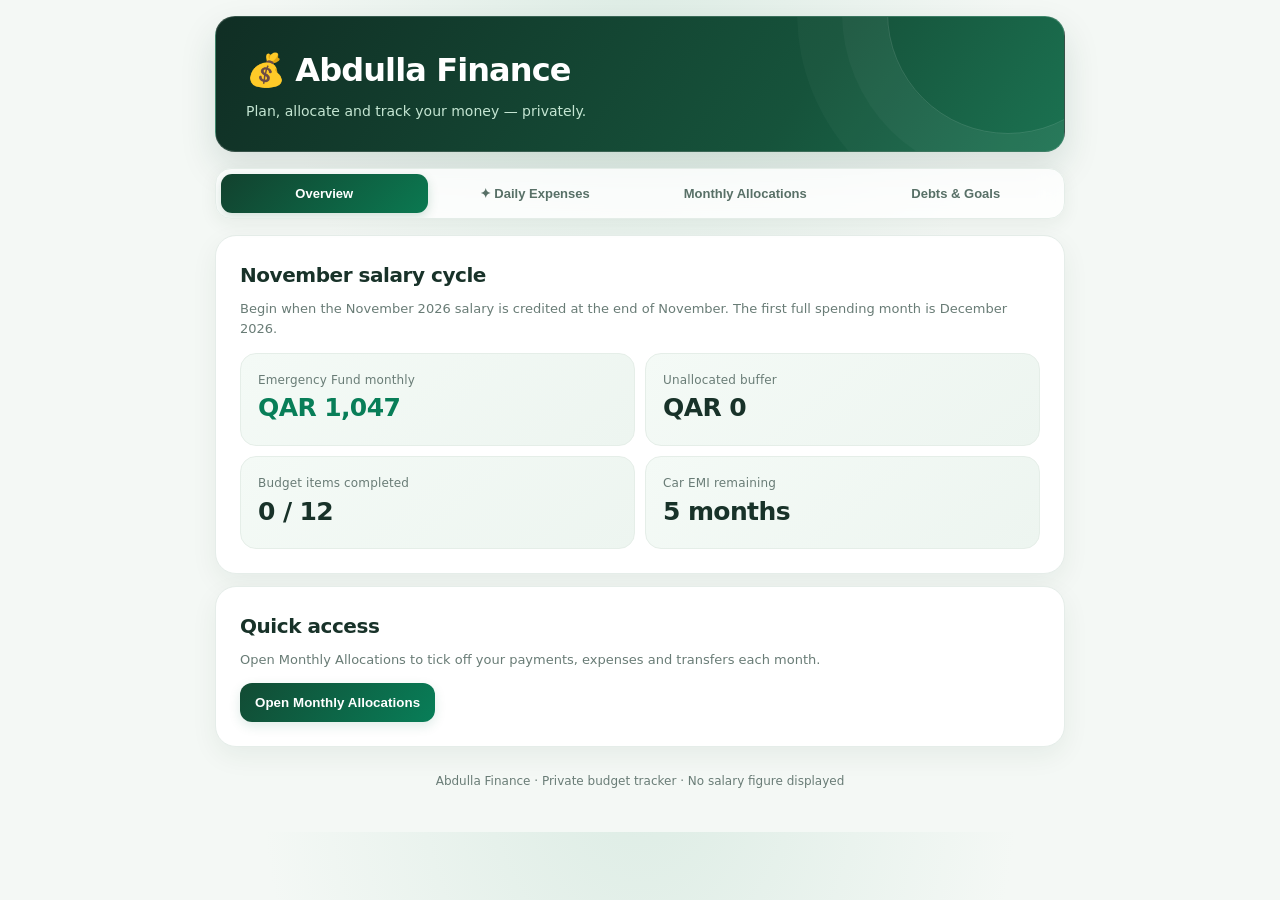
==== commit 2dc30ede: "Move daily expenses to second tab and refresh finance UI styling" ====
--- a/abdulla-finance/index.html
+++ b/abdulla-finance/index.html
@@ -2,12 +2,52 @@
 <html lang="en"><head><meta charset="utf-8"><meta name="viewport" content="width=device-width,initial-scale=1"><meta name="theme-color" content="#10251d"><title>Abdulla Finance</title>
 <style>
 :root{--green:#147b4a;--dark:#10251d;--muted:#687a70;--line:#e4ece6}*{box-sizing:border-box}body{font:15px/1.5 system-ui,Arial;background:#f2f6f3;color:#1b2b21;margin:0;padding:16px}main{max-width:780px;margin:auto}header{background:var(--dark);color:white;border-radius:20px;padding:23px}header h1{margin:0;font-size:26px}header p{color:#b9d0c1;margin:5px 0 0}.tabs{display:flex;gap:7px;margin:16px 0;overflow:auto}.tabs button{flex:1;border:1px solid var(--line);background:white;border-radius:12px;padding:12px 8px;font-weight:700;color:#31483a;cursor:pointer;white-space:nowrap}.tabs button.active{background:var(--dark);color:white}section.panel{display:none}section.panel.active{display:block}.card{background:white;border:1px solid var(--line);border-radius:18px;padding:19px;margin:12px 0}.card h2{font-size:18px;margin:0 0 8px}.sub{color:var(--muted);font-size:13px;margin:0 0 13px}.metrics{display:grid;grid-template-columns:repeat(2,1fr);gap:10px}.metric{background:#f5f9f6;padding:14px;border-radius:13px}.metric span{display:block;color:var(--muted);font-size:12px}.metric strong{font-size:22px;font-variant-numeric:tabular-nums}.green{color:var(--green)}.allocation{display:flex;align-items:center;gap:12px;border-bottom:1px solid var(--line);padding:12px 0}.allocation:last-child{border:0}.allocation input[type=checkbox]{width:20px;height:20px;accent-color:var(--green);flex-shrink:0}.allocation .name{flex:1;min-width:0}.allocation .name small{display:block;color:var(--muted)}.allocation .amount{font-weight:700;white-space:nowrap}.allocation.done .name,.allocation.done .amount{color:#819187;text-decoration:line-through}button.action{background:var(--dark);color:white;border:0;border-radius:12px;padding:12px 15px;cursor:pointer}button.secondary{background:#edf4ef;color:var(--dark)}button:disabled{opacity:.5;cursor:not-allowed}.progress{height:10px;border-radius:10px;background:#e5ede7;overflow:hidden;margin:12px 0}.progress i{height:100%;display:block;background:var(--green);width:0}.hint{font-size:12px;color:var(--muted)}.warn{background:#fff9e9;padding:13px;border-radius:12px;color:#6b5523}.row{display:flex;justify-content:space-between;gap:12px;padding:10px 0;border-bottom:1px solid var(--line)}.row:last-child{border:0}.row b{white-space:nowrap}.controls{display:flex;gap:8px;flex-wrap:wrap;align-items:center}select{padding:10px;border:1px solid #d8e5dc;border-radius:10px;background:white;max-width:100%}footer{text-align:center;color:var(--muted);font-size:12px;margin:25px 0}@media(max-width:480px){.metrics{grid-template-columns:1fr 1fr}.metric strong{font-size:19px}.tabs button{font-size:13px}}
+
+/* Refined finance interface */
+:root{--dark:#112c24;--green:#087e58;--muted:#697c76;--line:#e5ede9}
+body{background:radial-gradient(ellipse at 50% -10%,#dcece4 0%,#f4f8f5 42%,#f4f8f5 100%);color:#183229;font-family:Inter,ui-sans-serif,system-ui,-apple-system,"Segoe UI",sans-serif;line-height:1.55}
+main{max-width:850px}
+header{position:relative;overflow:hidden;background:linear-gradient(125deg,#102e24,#16533b 68%,#1b7251);border:1px solid #ffffff28;box-shadow:0 16px 36px #123e2a22;padding:29px 30px}
+header:after{content:"";position:absolute;width:240px;height:240px;right:-65px;top:-125px;border:1px solid #ffffff22;border-radius:50%;box-shadow:0 0 0 45px #ffffff08,0 0 0 90px #ffffff07;pointer-events:none}
+header h1{font-size:clamp(25px,4vw,32px);font-weight:800;letter-spacing:-.9px}
+header p{color:#c4e5d2;font-size:14px}
+.tabs{background:#ffffffc9;backdrop-filter:blur(12px);border:1px solid #e4ede8;border-radius:16px;padding:5px;gap:4px;box-shadow:0 5px 18px #193b2510;scrollbar-width:none}
+.tabs::-webkit-scrollbar{display:none}
+.tabs button{background:transparent;border:0;border-radius:11px;color:#587067;font-size:13px;padding:12px 10px;transition:background .18s,color .18s,transform .18s}
+.tabs button:hover{background:#eaf3ed;color:#163e2c}
+.tabs button.active{background:linear-gradient(135deg,#12412e,#0b7951);color:white;box-shadow:0 4px 11px #125d3a30}
+.card{border-radius:21px;border:1px solid #e5ede9;box-shadow:0 9px 27px #153d2510;padding:24px}
+.card h2{font-size:20px;font-weight:750;letter-spacing:-.45px}
+.metric{border:1px solid #e5eee8;background:linear-gradient(140deg,#f4faf6,#edf5f0);border-radius:16px;padding:17px}
+.metric span{font-size:12px;letter-spacing:.15px}
+.metric strong{font-size:clamp(19px,3vw,25px);letter-spacing:-.6px}
+button.action{font-weight:700;letter-spacing:.05px;background:linear-gradient(125deg,#124b34,#087e58);box-shadow:0 4px 12px #0e6b4922;transition:transform .15s,filter .15s}
+button.action:hover{transform:translateY(-1px);filter:brightness(1.07)}
+button.secondary{background:#edf5f0;box-shadow:none;color:#1d5139}
+.expense-hero{position:relative;overflow:hidden}
+.expense-hero:before{content:"";position:absolute;top:0;left:0;right:0;height:5px;background:linear-gradient(90deg,#0a7e55,#6ec89a,#d6eede)}
+.eyebrow{font-size:11px;font-weight:800;letter-spacing:2px;color:#07855a;margin-bottom:7px}
+.expense-hero>h2{font-size:28px;letter-spacing:-1px;margin-bottom:6px}
+.expense-hero>h2 span{color:#0e9e69}
+.expense-metrics{gap:12px!important;margin:19px 0!important}
+.expense-metrics .metric:first-child{background:linear-gradient(135deg,#e5f6e9,#f4fbf5)}
+.expense-metrics .metric:nth-child(2){background:linear-gradient(135deg,#e6f2fa,#f5f9fd)}
+.expense-metrics .metric:nth-child(3){background:linear-gradient(135deg,#fff3df,#fffaf0)}
+.expense-metrics .metric:nth-child(4){background:linear-gradient(135deg,#e9e9f9,#f8f8fe)}
+#expenseForm{padding:17px;border:1px solid #e5eee8;background:#f8fbf9;border-radius:17px;gap:10px}
+#expenseForm select,#expenseForm input{min-height:44px;background:white}
+#expenseForm button{min-height:44px}
+#expenseList .row{align-items:center;gap:8px;padding:13px 4px}
+#expenseList .row span:first-child{overflow-wrap:anywhere}
+#expenseList .row span:last-child{display:flex;align-items:center;gap:7px;white-space:nowrap}
+#expenseList .row button{font-size:12px}
+@media(max-width:580px){body{padding:10px}header{padding:24px 20px}.card{padding:19px}.tabs{gap:3px}.tabs button{flex:0 0 auto;padding:11px 13px}.expense-hero>h2{font-size:25px}#expenseForm{display:grid;grid-template-columns:1fr 1fr}#expenseForm select,#expenseForm input{min-width:0!important;width:100%}#expenseForm button{grid-column:1/-1}}
 </style></head><body><main>
 <header><h1>💰 Abdulla Finance</h1><p>Plan, allocate and track your money — privately.</p></header>
-<nav class="tabs" aria-label="Finance sections"><button class="active" data-tab="overview">Overview</button><button data-tab="allocations">Monthly Allocations</button><button data-tab="expenses">Daily Expenses</button><button data-tab="debts">Debts & Goals</button></nav>
+<nav class="tabs" aria-label="Finance sections"><button class="active" data-tab="overview">Overview</button><button data-tab="expenses">✦ Daily Expenses</button><button data-tab="allocations">Monthly Allocations</button><button data-tab="debts">Debts & Goals</button></nav>
 <section class="panel active" id="overview"><div class="card"><h2>November salary cycle</h2><p class="sub">Begin when the November 2026 salary is credited at the end of November. The first full spending month is December 2026.</p><div class="metrics"><div class="metric"><span>Emergency Fund monthly</span><strong class="green">QAR 1,047</strong></div><div class="metric"><span>Unallocated buffer</span><strong>QAR 0</strong></div><div class="metric"><span>Budget items completed</span><strong id="homeDone">0 / 12</strong></div><div class="metric"><span>Car EMI remaining</span><strong id="homeEmi">5 months</strong></div></div></div><div class="card"><h2>Quick access</h2><p class="sub">Open Monthly Allocations to tick off your payments, expenses and transfers each month.</p><button class="action" id="openAlloc">Open Monthly Allocations</button></div></section>
 <section class="panel" id="allocations"><div class="card"><h2>Monthly Allocations</h2><p class="sub">Select the salary cycle. Check an item only when the amount has actually been paid, spent or transferred. All entries stay on this device.</p><div class="controls"><label for="cycle">Salary cycle</label><select id="cycle"></select><button class="action secondary" id="resetCycle">Clear this month's ticks</button></div><div class="progress"><i id="bar"></i></div><div class="metrics"><div class="metric"><span>Allocated / completed</span><strong id="completed">QAR 0</strong></div><div class="metric"><span>Still to allocate</span><strong id="pending">QAR 7,000</strong></div></div><div id="items"></div><p class="hint">Food, petrol and personal spending are monthly envelopes. Tick them once their planned amount has been set aside or accounted for, not merely because the month has started.</p></div></section>
-<section class="panel" id="expenses"><div class="card"><h2>Daily Expenses</h2><p class="sub">Quickly record spending. Food, petrol and personal limits follow the selected salary cycle. Your entries stay in this browser.</p><div class="controls"><label for="expenseCycle">Cycle</label><select id="expenseCycle"></select></div><div class="metrics" style="margin:12px 0"><div class="metric"><span>Food remaining</span><strong id="foodLeft">QAR 600</strong></div><div class="metric"><span>Petrol remaining</span><strong id="petrolLeft">QAR 300</strong></div><div class="metric"><span>Personal remaining</span><strong id="personalLeft">QAR 150</strong></div><div class="metric"><span>Total recorded</span><strong id="spentTotal">QAR 0</strong></div></div><form id="expenseForm" class="controls"><select id="expenseCategory" aria-label="Expense category"><option value="Food & groceries">Food & groceries</option><option value="Petrol">Petrol</option><option value="Personal spending">Personal spending</option><option value="Other">Other</option></select><input id="expenseAmount" type="number" min="0.01" step="0.01" placeholder="Amount in QAR" required style="min-width:120px;flex:1;padding:11px;border:1px solid #d8e5dc;border-radius:10px"><input id="expenseNote" maxlength="80" placeholder="Note (optional)" style="min-width:120px;flex:1;padding:11px;border:1px solid #d8e5dc;border-radius:10px"><button class="action" type="submit">+ Add expense</button></form><p class="hint">Recording an expense reduces the category's remaining spending limit. Allocation checkboxes are separate and do not deduct expenses again.</p><h2 style="margin-top:20px">Recent expenses</h2><div id="expenseList"></div></div></section><section class="panel" id="debts"><div class="card"><h2>Debt repayment plan</h2><div class="row"><span>Nithin <small class="hint">Outstanding QAR 912 at plan setup</small></span><b>QAR 500/month</b></div><div class="row"><span>Ajmal <small class="hint">Outstanding QAR 2,000 at plan setup</small></span><b>QAR 300/month</b></div><div class="row"><span>CBQ credit card <small class="hint">Outstanding QAR 5,800 at plan setup</small></span><b>QAR 1,000/month</b></div><p class="hint">Balances above are starting references, not live bank balances. Update them when actual payments are confirmed.</p></div><div class="card"><h2>Poochimmu car EMI</h2><div class="metrics"><div class="metric"><span>Remaining installments</span><strong id="emiRemaining">5</strong></div><div class="metric"><span>Approx. monthly reserve</span><strong>QAR 215</strong></div></div><p class="sub">₹5,367 per installment. Expected remaining months: Dec 2026 – Apr 2027.</p><button class="action" id="markEmi">Record one EMI as paid</button> <button class="action secondary" id="undoEmi">Undo last EMI</button><p class="hint">Recording an EMI here does not move money or mark the allocation checklist automatically.</p></div><div class="card"><h2>Emergency Fund</h2><div class="metrics"><div class="metric"><span>Target</span><strong>QAR 24,000</strong></div><div class="metric"><span>Monthly allocation</span><strong class="green">QAR 1,047</strong></div></div><p class="sub">Your actual saved balance is not assumed from planned contributions.</p></div><div class="card"><h2>Mutual fund SIP</h2><p>₹10,000 monthly target (approximately QAR 400).</p><p class="warn">Start only after Geojit KYC/KRA compliance and NRI setup are complete.</p></div></section>
+<section class="panel" id="expenses"><div class="card expense-hero"><div class="eyebrow">YOUR EVERYDAY MONEY</div><h2>Daily Expenses <span aria-hidden="true">✦</span></h2><p class="sub">Quickly record spending. Food, petrol and personal limits follow the selected salary cycle. Your entries stay in this browser.</p><div class="controls"><label for="expenseCycle">Cycle</label><select id="expenseCycle"></select></div><div class="metrics expense-metrics" style="margin:12px 0"><div class="metric"><span>Food remaining</span><strong id="foodLeft">QAR 600</strong></div><div class="metric"><span>Petrol remaining</span><strong id="petrolLeft">QAR 300</strong></div><div class="metric"><span>Personal remaining</span><strong id="personalLeft">QAR 150</strong></div><div class="metric"><span>Total recorded</span><strong id="spentTotal">QAR 0</strong></div></div><form id="expenseForm" class="controls"><select id="expenseCategory" aria-label="Expense category"><option value="Food & groceries">Food & groceries</option><option value="Petrol">Petrol</option><option value="Personal spending">Personal spending</option><option value="Other">Other</option></select><input id="expenseAmount" type="number" min="0.01" step="0.01" placeholder="Amount in QAR" required style="min-width:120px;flex:1;padding:11px;border:1px solid #d8e5dc;border-radius:10px"><input id="expenseNote" maxlength="80" placeholder="Note (optional)" style="min-width:120px;flex:1;padding:11px;border:1px solid #d8e5dc;border-radius:10px"><button class="action" type="submit">+ Add expense</button></form><p class="hint">Recording an expense reduces the category's remaining spending limit. Allocation checkboxes are separate and do not deduct expenses again.</p><h2 style="margin-top:24px">Recent activity</h2><div id="expenseList"></div></div></section><section class="panel" id="debts"><div class="card"><h2>Debt repayment plan</h2><div class="row"><span>Nithin <small class="hint">Outstanding QAR 912 at plan setup</small></span><b>QAR 500/month</b></div><div class="row"><span>Ajmal <small class="hint">Outstanding QAR 2,000 at plan setup</small></span><b>QAR 300/month</b></div><div class="row"><span>CBQ credit card <small class="hint">Outstanding QAR 5,800 at plan setup</small></span><b>QAR 1,000/month</b></div><p class="hint">Balances above are starting references, not live bank balances. Update them when actual payments are confirmed.</p></div><div class="card"><h2>Poochimmu car EMI</h2><div class="metrics"><div class="metric"><span>Remaining installments</span><strong id="emiRemaining">5</strong></div><div class="metric"><span>Approx. monthly reserve</span><strong>QAR 215</strong></div></div><p class="sub">₹5,367 per installment. Expected remaining months: Dec 2026 – Apr 2027.</p><button class="action" id="markEmi">Record one EMI as paid</button> <button class="action secondary" id="undoEmi">Undo last EMI</button><p class="hint">Recording an EMI here does not move money or mark the allocation checklist automatically.</p></div><div class="card"><h2>Emergency Fund</h2><div class="metrics"><div class="metric"><span>Target</span><strong>QAR 24,000</strong></div><div class="metric"><span>Monthly allocation</span><strong class="green">QAR 1,047</strong></div></div><p class="sub">Your actual saved balance is not assumed from planned contributions.</p></div><div class="card"><h2>Mutual fund SIP</h2><p>₹10,000 monthly target (approximately QAR 400).</p><p class="warn">Start only after Geojit KYC/KRA compliance and NRI setup are complete.</p></div></section>
 <footer>Abdulla Finance · Private budget tracker · No salary figure displayed</footer>
 </main><script>
 const base=[['Home expenses',1200,'Household support'],['CBQ loan EMI',988,'Loan payment'],['Qatar room rent',300,'Housing'],['Food & groceries',600,'Monthly envelope'],['Petrol',300,'Monthly envelope'],['Poochimmu car EMI reserve',215,'Approx. conversion'],['Nithin repayment',500,'Debt payment'],['Ajmal repayment',300,'Debt payment'],['CBQ credit card repayment',1000,'Card payment'],['Mutual fund SIP',400,'Approx.; pending KYC'],['Personal spending',150,'Monthly envelope'],['Emergency Fund',1047,'Savings transfer']];
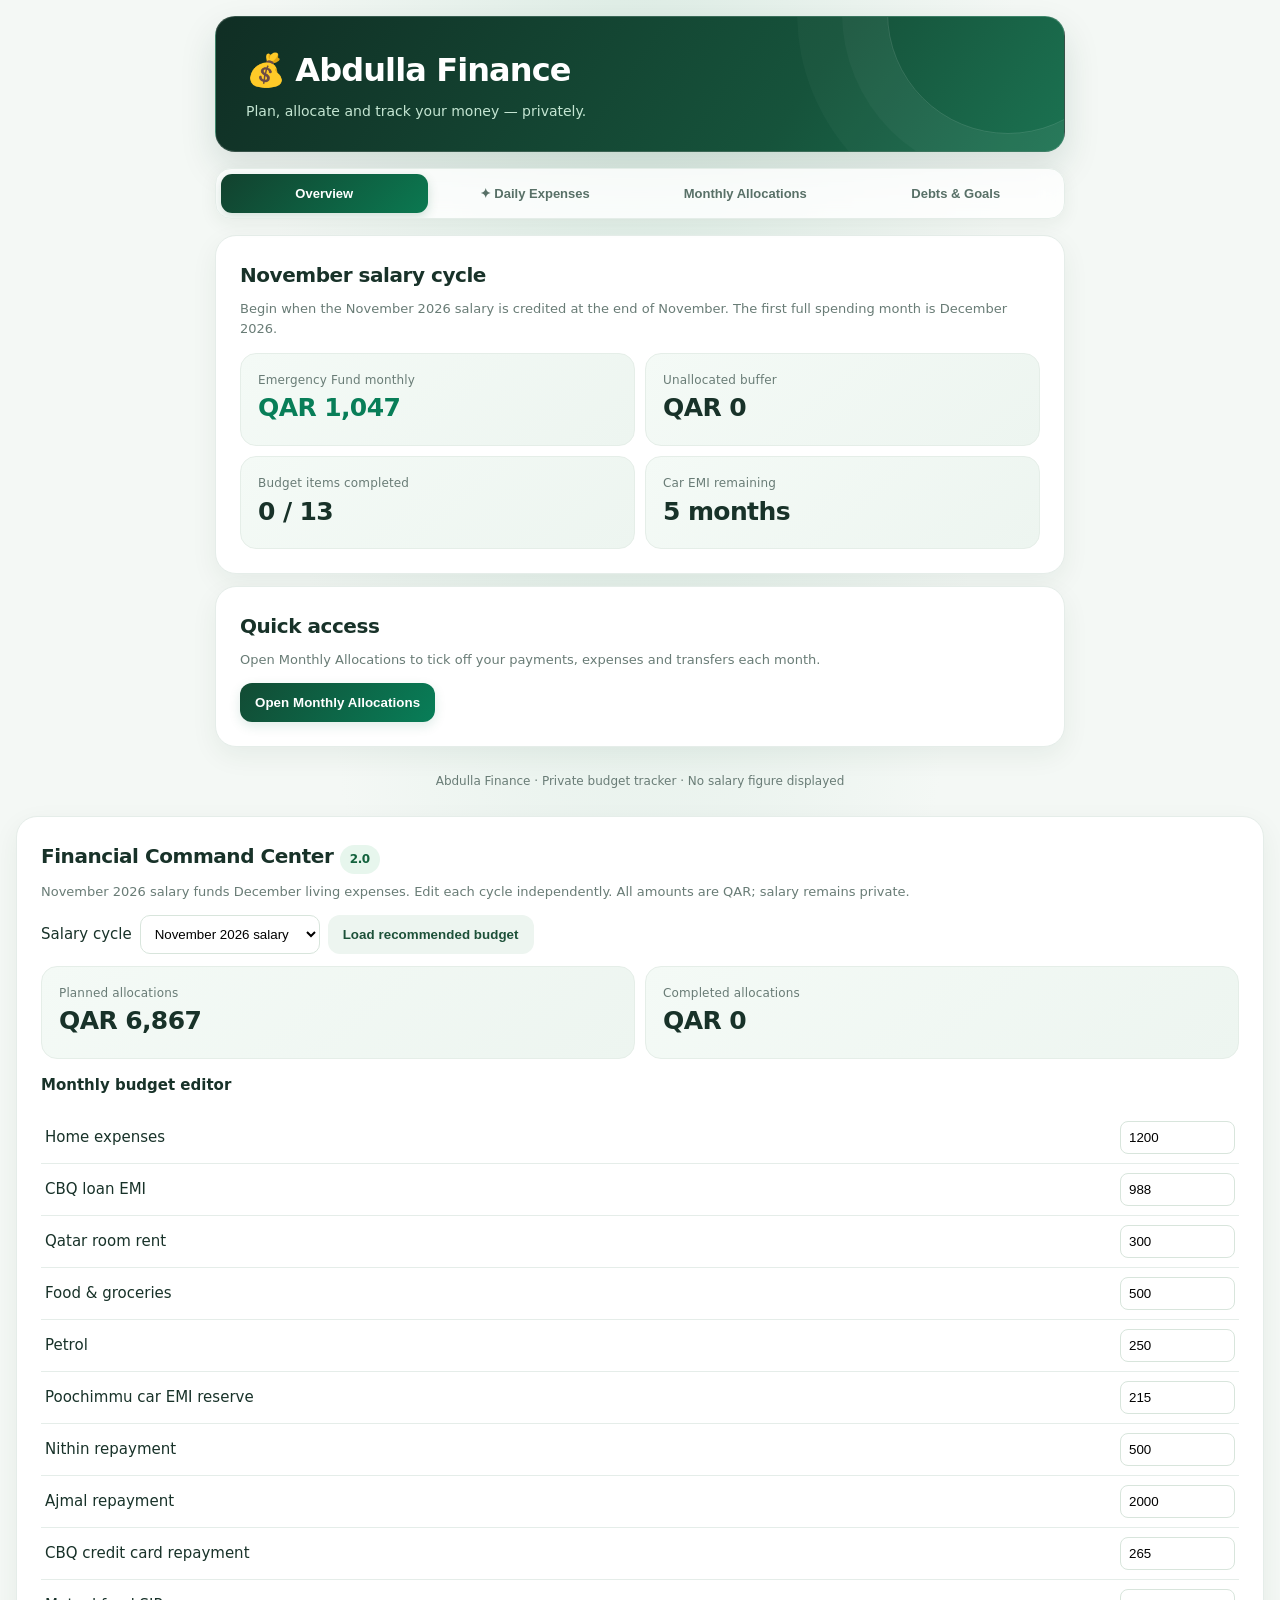
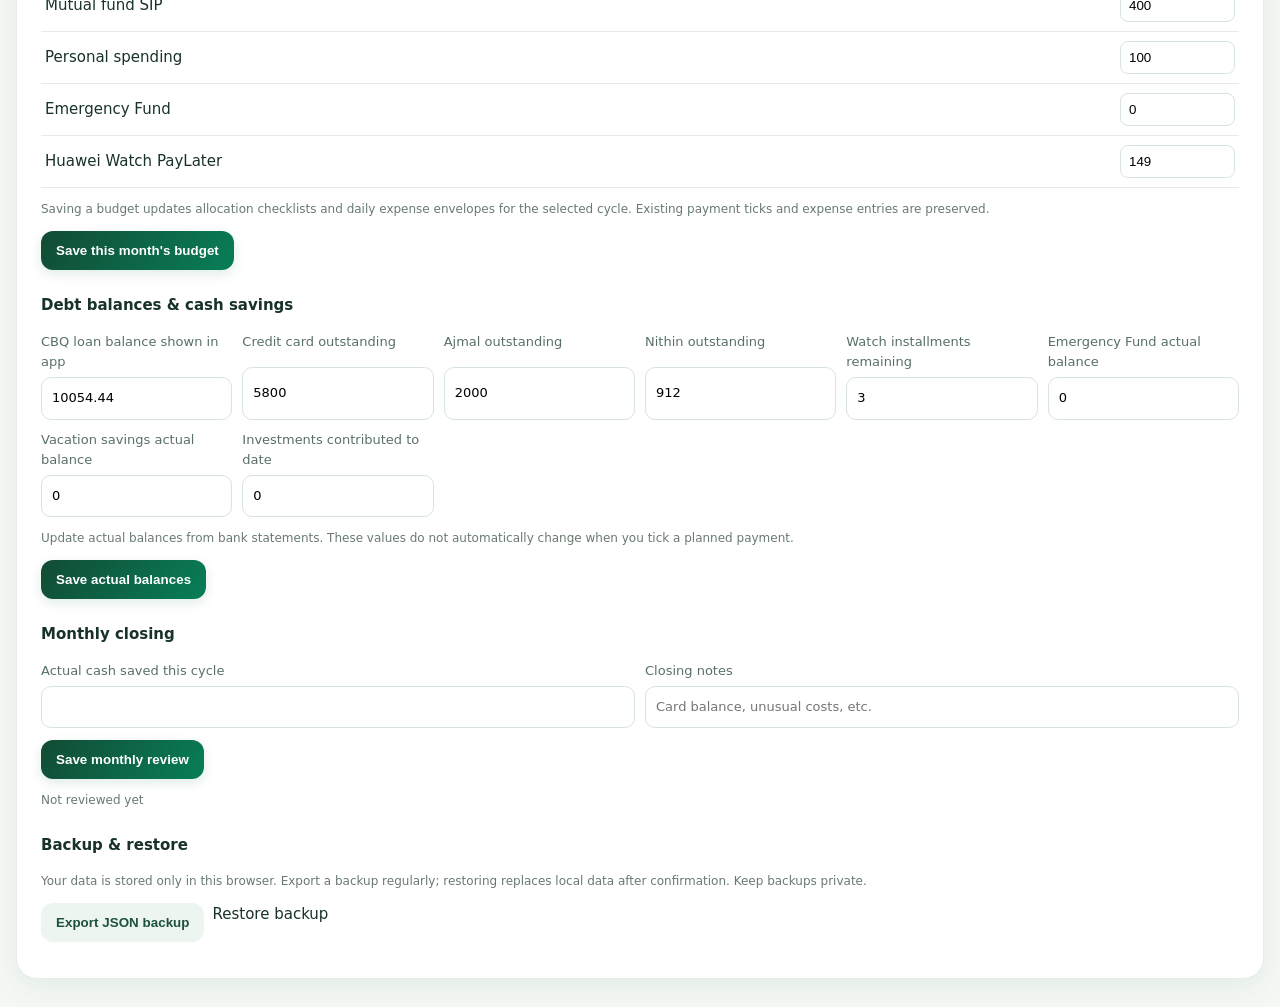
==== commit 1204692b: "Add finance 2.0 budget editor, debt balances, month closing and private backups" ====
--- a/abdulla-finance/index.html
+++ b/abdulla-finance/index.html
@@ -63,4 +63,66 @@
 function renderExpenses(){const entries=data.expenses[expenseCycle.value]||[];const used=(cat)=>entries.filter(x=>x.cat===cat).reduce((s,x)=>s+x.amount,0);$('foodLeft').textContent=money(600-used('Food & groceries'));$('petrolLeft').textContent=money(300-used('Petrol'));$('personalLeft').textContent=money(150-used('Personal spending'));$('spentTotal').textContent=money(entries.reduce((s,x)=>s+x.amount,0));const el=$('expenseList');el.replaceChildren();if(!entries.length){const p=document.createElement('p');p.className='hint';p.textContent='No expenses recorded for this cycle.';el.append(p)}entries.slice().reverse().forEach((x,i)=>{const row=document.createElement('div');row.className='row';const left=document.createElement('span');left.textContent=x.cat+(x.note?' · '+x.note:'');const right=document.createElement('span');const b=document.createElement('b');b.textContent=money(x.amount)+' ';const del=document.createElement('button');del.type='button';del.className='action secondary';del.style.padding='5px 9px';del.textContent='Undo';del.onclick=()=>{if(confirm('Remove this expense?')){entries.splice(entries.length-1-i,1);save();renderExpenses()}};right.append(b,del);row.append(left,right);el.append(row)})}
 $('expenseForm').onsubmit=e=>{e.preventDefault();const amount=Number($('expenseAmount').value);if(!Number.isFinite(amount)||amount<=0)return;const cycle=expenseCycle.value;if(!data.expenses[cycle])data.expenses[cycle]=[];data.expenses[cycle].push({cat:$('expenseCategory').value,amount:Math.round(amount*100)/100,note:$('expenseNote').value.trim(),date:new Date().toISOString().slice(0,10)});save();$('expenseAmount').value='';$('expenseNote').value='';renderExpenses()};
 render();renderExpenses();
+</script><style>
+.fin-grid{display:grid;grid-template-columns:repeat(auto-fit,minmax(180px,1fr));gap:10px}.fin-grid label{display:grid;gap:5px;font-size:13px;color:#587067}.fin-grid input{width:100%;padding:10px;border:1px solid #d8e5dc;border-radius:10px;font:inherit}.fin-actions{display:flex;gap:8px;flex-wrap:wrap;margin-top:12px}.fin-table{width:100%;border-collapse:collapse}.fin-table td{padding:9px 4px;border-bottom:1px solid #e5ede9}.fin-table input{max-width:115px;padding:8px;border:1px solid #d8e5dc;border-radius:8px}.fin-table td:last-child{text-align:right}.fin-pill{display:inline-block;background:#e7f6ed;color:#13623d;padding:5px 10px;border-radius:30px;font-size:12px}.fin-note{font-size:12px;color:#687a70}.fin-table button{padding:6px 10px;border:0;border-radius:8px;cursor:pointer}
+</style>
+<section class="card" id="financePro" aria-label="Financial command center">
+<h2>Financial Command Center <span class="fin-pill">2.0</span></h2>
+<p class="sub">November 2026 salary funds December living expenses. Edit each cycle independently. All amounts are QAR; salary remains private.</p>
+<div class="controls"><label for="proCycle">Salary cycle</label><select id="proCycle"></select><button class="action secondary" id="proLoad">Load recommended budget</button></div>
+<div class="metrics" style="margin:12px 0"><div class="metric"><span>Planned allocations</span><strong id="proPlanned">—</strong></div><div class="metric"><span>Completed allocations</span><strong id="proPaid">—</strong></div></div>
+<h3 style="font-size:15px">Monthly budget editor</h3><div id="proBudget"></div>
+<p class="fin-note">Saving a budget updates allocation checklists and daily expense envelopes for the selected cycle. Existing payment ticks and expense entries are preserved.</p>
+<div class="fin-actions"><button class="action" id="proSave">Save this month's budget</button></div>
+<h3 style="font-size:15px;margin-top:24px">Debt balances & cash savings</h3>
+<div class="fin-grid">
+<label>CBQ loan balance shown in app<input id="proLoan" type="number" min="0" step=".01"></label>
+<label>Credit card outstanding<input id="proCard" type="number" min="0" step=".01"></label>
+<label>Ajmal outstanding<input id="proAjmal" type="number" min="0" step=".01"></label>
+<label>Nithin outstanding<input id="proNithin" type="number" min="0" step=".01"></label>
+<label>Watch installments remaining<input id="proWatch" type="number" min="0" max="3" step="1"></label>
+<label>Emergency Fund actual balance<input id="proEf" type="number" min="0" step=".01"></label>
+<label>Vacation savings actual balance<input id="proVacation" type="number" min="0" step=".01"></label>
+<label>Investments contributed to date<input id="proInvest" type="number" min="0" step=".01"></label>
+</div>
+<p class="fin-note">Update actual balances from bank statements. These values do not automatically change when you tick a planned payment.</p>
+<div class="fin-actions"><button class="action" id="proSaveBalances">Save actual balances</button></div>
+<h3 style="font-size:15px;margin-top:24px">Monthly closing</h3>
+<div class="fin-grid"><label>Actual cash saved this cycle<input id="proCashSaved" type="number" min="0" step=".01"></label><label>Closing notes<input id="proNotes" type="text" placeholder="Card balance, unusual costs, etc."></label></div>
+<div class="fin-actions"><button class="action" id="proClose">Save monthly review</button></div><p id="proReview" class="fin-note"></p>
+<h3 style="font-size:15px;margin-top:24px">Backup & restore</h3>
+<p class="fin-note">Your data is stored only in this browser. Export a backup regularly; restoring replaces local data after confirmation. Keep backups private.</p>
+<div class="fin-actions"><button class="action secondary" id="proExport">Export JSON backup</button><label class="action secondary" style="cursor:pointer">Restore backup <input type="file" id="proImport" accept=".json,application/json" hidden></label></div>
+<p id="proStatus" class="fin-note" role="status"></p>
+</section>
+<script>
+(function(){
+const oldKey='abdullaFinanceBudget2026v1',newKey='abdullaFinanceProV2';
+let pro={};try{pro=JSON.parse(localStorage.getItem(newKey))||{}}catch(e){}
+pro.budgets=pro.budgets||{};pro.closings=pro.closings||{};
+pro.balances=pro.balances||{loan:10054.44,card:5800,ajmal:2000,nithin:912,watch:3,ef:0,vacation:0,invest:0};
+const $p=id=>document.getElementById(id);
+const names=['Home expenses','CBQ loan EMI','Qatar room rent','Food & groceries','Petrol','Poochimmu car EMI reserve','Nithin repayment','Ajmal repayment','CBQ credit card repayment','Mutual fund SIP','Personal spending','Emergency Fund','Huawei Watch PayLater'];
+const standard=[1200,988,300,500,250,215,500,300,1000,400,100,0,149];
+const november=[1200,988,300,500,250,215,500,2000,265,400,100,0,149];
+const format=n=>'QAR '+Number(n||0).toLocaleString('en-US',{maximumFractionDigits:2});
+const persist=()=>localStorage.setItem(newKey,JSON.stringify(pro));
+const cycle=$p('proCycle');cycle.innerHTML=document.getElementById('cycle').innerHTML;cycle.value='2026-11';
+const recommended=c=>{let a=(c==='2026-11'?november:standard).slice();if(c>='2026-12')a[7]=0;if(c>='2027-01')a[6]=0;else if(c==='2026-12')a[6]=412;if(c>='2027-02')a[12]=0;if(c>='2027-04')a[5]=0;return a};
+function getBudget(c){return pro.budgets[c]||recommended(c)}
+function renderBudget(){let a=getBudget(cycle.value),html='<table class="fin-table"><tbody>';names.forEach((name,i)=>html+='<tr><td>'+name+'</td><td><input aria-label="'+name+'" type="number" min="0" step=".01" data-budget="'+i+'" value="'+a[i]+'"></td></tr>');$p('proBudget').innerHTML=html+'</tbody></table>';let old=JSON.parse(localStorage.getItem(oldKey)||'{}'),done=(old.months||{})[cycle.value]||[];$p('proPlanned').textContent=format(a.reduce((x,y)=>x+y,0));$p('proPaid').textContent=format(a.reduce((x,y,i)=>x+(done.includes(i)?y:0),0));let close=pro.closings[cycle.value]||{};$p('proCashSaved').value=close.cashSaved??'';$p('proNotes').value=close.notes||'';$p('proReview').textContent=close.savedAt?'Last reviewed '+new Date(close.savedAt).toLocaleDateString(): 'Not reviewed yet'}
+function updateOriginal(){let c=cycle.value,a=getBudget(c);if(typeof base!=='undefined'){base.splice(0,base.length,...names.map((n,i)=>[n,a[i],i===12?'Due 6 Dec 2026; monthly until Feb 2027':'Editable budget']));if(document.getElementById('cycle').value===c)render();if(document.getElementById('expenseCycle').value===c)renderExpenses()}}
+cycle.onchange=renderBudget;
+$p('proLoad').onclick=()=>{if(confirm('Load the recommended budget for this cycle? Existing recorded expenses and payment ticks will stay.')){pro.budgets[cycle.value]=recommended(cycle.value);persist();renderBudget();updateOriginal()}};
+$p('proSave').onclick=()=>{let a=[...document.querySelectorAll('[data-budget]')].map(x=>Number(x.value));if(a.some(x=>!Number.isFinite(x)||x<0)){alert('Enter valid non-negative amounts.');return}pro.budgets[cycle.value]=a;persist();renderBudget();updateOriginal();$p('proStatus').textContent='Budget saved for '+cycle.value};
+const fields={loan:'proLoan',card:'proCard',ajmal:'proAjmal',nithin:'proNithin',watch:'proWatch',ef:'proEf',vacation:'proVacation',invest:'proInvest'};
+Object.entries(fields).forEach(([k,id])=>$p(id).value=pro.balances[k]??0);
+$p('proSaveBalances').onclick=()=>{let b={};for(let [k,id] of Object.entries(fields)){b[k]=Number($p(id).value);if(!Number.isFinite(b[k])||b[k]<0){alert('Please enter valid balances.');return}}pro.balances=b;persist();$p('proStatus').textContent='Actual balances saved'};
+$p('proClose').onclick=()=>{let n=Number($p('proCashSaved').value);if(!Number.isFinite(n)||n<0){alert('Enter actual cash saved.');return}pro.closings[cycle.value]={cashSaved:n,notes:$p('proNotes').value.trim(),savedAt:new Date().toISOString()};persist();renderBudget();$p('proStatus').textContent='Monthly review saved'};
+$p('proExport').onclick=()=>{let payload={format:'abdulla-finance-backup-v2',created:new Date().toISOString(),original:JSON.parse(localStorage.getItem(oldKey)||'{}'),pro};let blob=new Blob([JSON.stringify(payload,null,2)],{type:'application/json'}),url=URL.createObjectURL(blob),a=document.createElement('a');a.href=url;a.download='abdulla-finance-backup-'+new Date().toISOString().slice(0,10)+'.json';a.click();setTimeout(()=>URL.revokeObjectURL(url),1000)};
+$p('proImport').onchange=async e=>{let file=e.target.files[0];if(!file)return;try{if(file.size>2000000)throw Error('File too large');let v=JSON.parse(await file.text());if(v.format!=='abdulla-finance-backup-v2'||!v.pro||!v.original||typeof v.pro!=='object'||typeof v.original!=='object')throw Error('Invalid backup format');if(!confirm('Restore this backup? Current browser records will be replaced. Export a backup first.'))return;localStorage.setItem(oldKey,JSON.stringify(v.original));localStorage.setItem(newKey,JSON.stringify(v.pro));location.reload()}catch(err){alert('Could not restore: '+err.message)}finally{e.target.value=''}};
+const originalRender=window.render;window.render=function(){let c=document.getElementById('cycle').value,a=getBudget(c);base.splice(0,base.length,...names.map((n,i)=>[n,a[i],i===12?'PayLater installment':'Monthly budget']));originalRender();if(cycle.value===c)renderBudget()};
+const originalExpenses=window.renderExpenses;window.renderExpenses=function(){originalExpenses();let a=getBudget(document.getElementById('expenseCycle').value),entries=(data.expenses||{})[document.getElementById('expenseCycle').value]||[];[['foodLeft',3,'Food & groceries'],['petrolLeft',4,'Petrol'],['personalLeft',10,'Personal spending']].forEach(([id,i,cat])=>{let spent=entries.filter(x=>x.cat===cat).reduce((s,x)=>s+x.amount,0);document.getElementById(id).textContent=format(a[i]-spent)})};
+renderBudget();updateOriginal();
+})();
 </script></body></html>
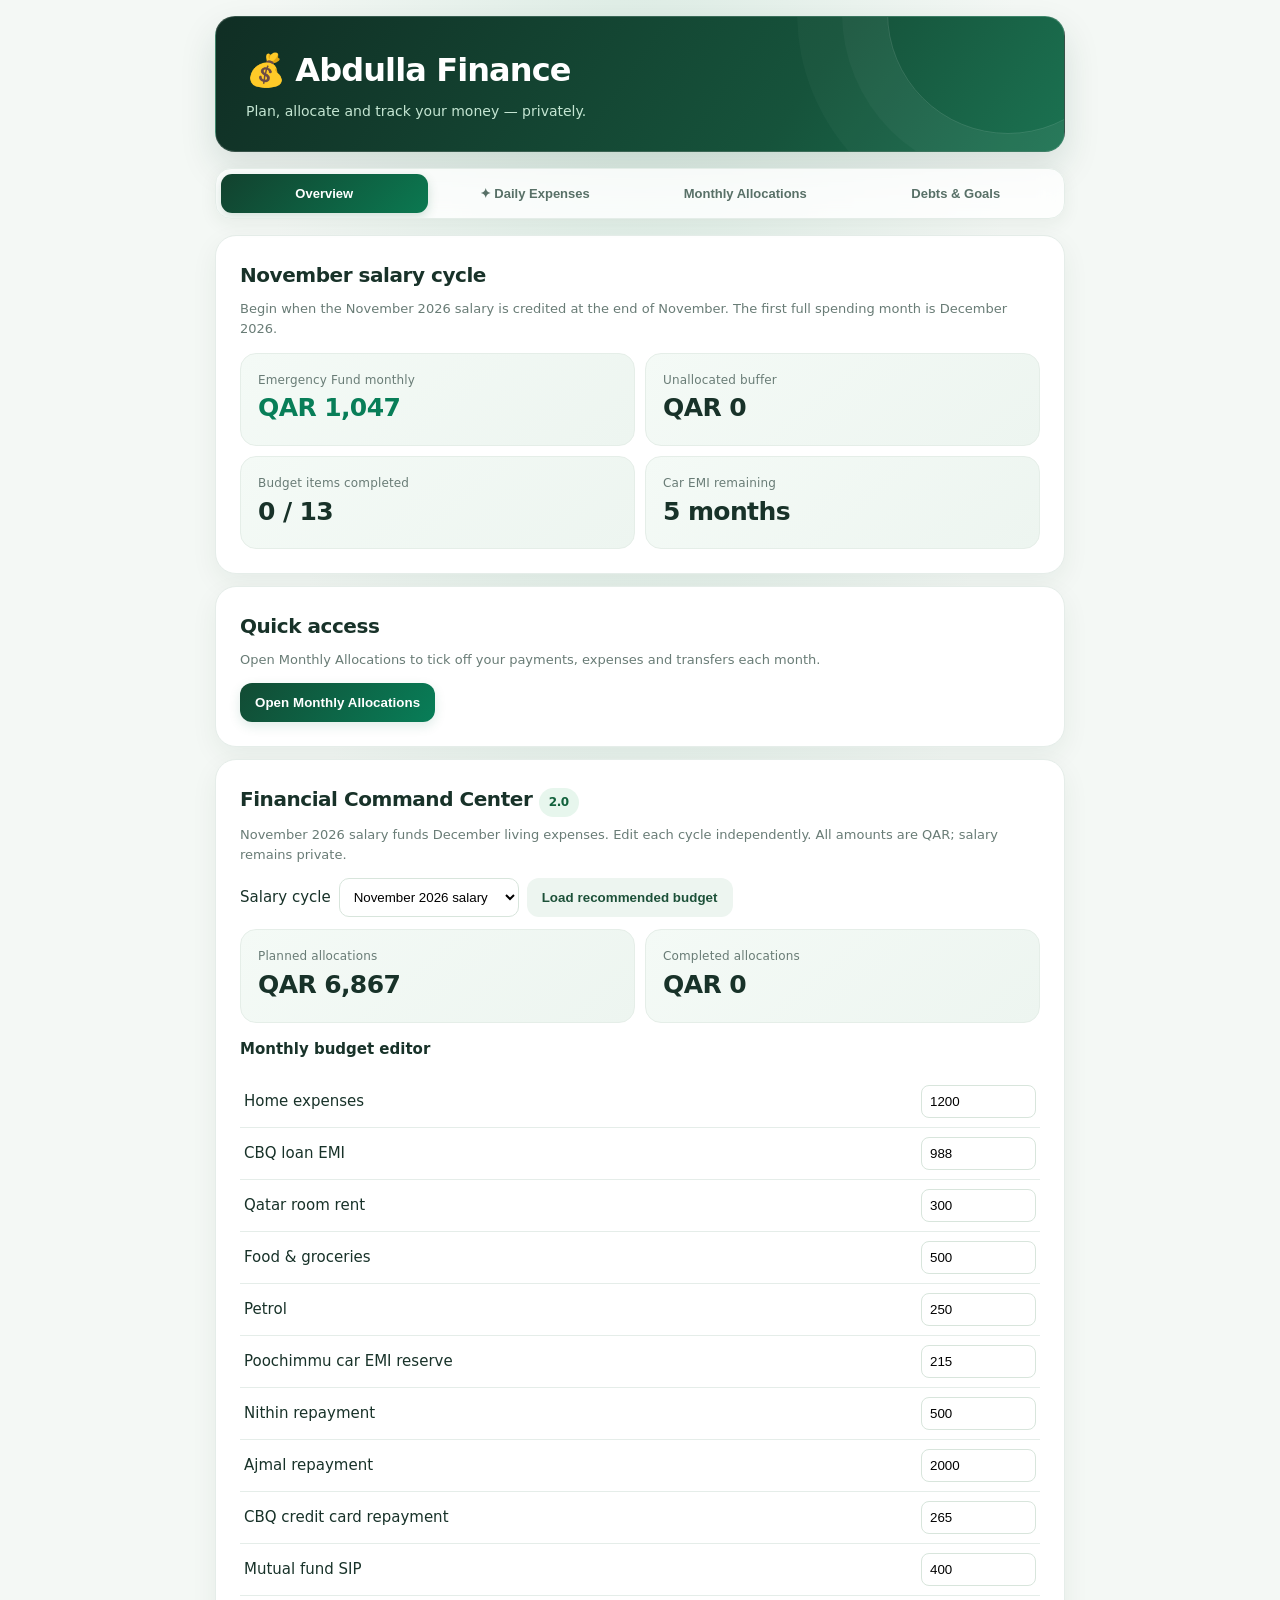
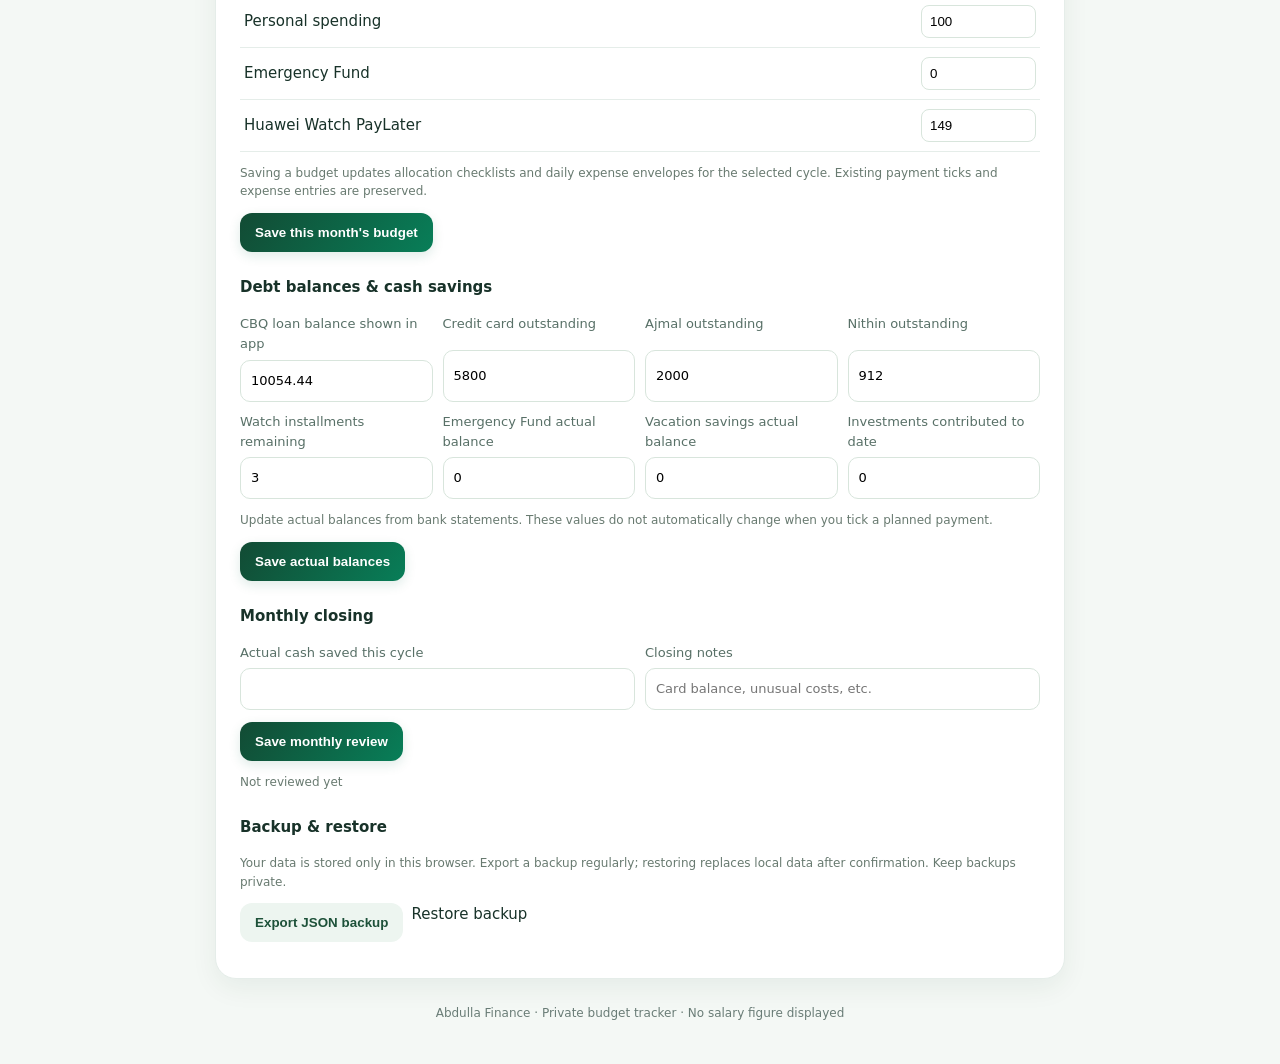
==== commit dbb17676: "Place finance command center within main layout" ====
--- a/abdulla-finance/index.html
+++ b/abdulla-finance/index.html
@@ -48,24 +48,6 @@
 <section class="panel active" id="overview"><div class="card"><h2>November salary cycle</h2><p class="sub">Begin when the November 2026 salary is credited at the end of November. The first full spending month is December 2026.</p><div class="metrics"><div class="metric"><span>Emergency Fund monthly</span><strong class="green">QAR 1,047</strong></div><div class="metric"><span>Unallocated buffer</span><strong>QAR 0</strong></div><div class="metric"><span>Budget items completed</span><strong id="homeDone">0 / 12</strong></div><div class="metric"><span>Car EMI remaining</span><strong id="homeEmi">5 months</strong></div></div></div><div class="card"><h2>Quick access</h2><p class="sub">Open Monthly Allocations to tick off your payments, expenses and transfers each month.</p><button class="action" id="openAlloc">Open Monthly Allocations</button></div></section>
 <section class="panel" id="allocations"><div class="card"><h2>Monthly Allocations</h2><p class="sub">Select the salary cycle. Check an item only when the amount has actually been paid, spent or transferred. All entries stay on this device.</p><div class="controls"><label for="cycle">Salary cycle</label><select id="cycle"></select><button class="action secondary" id="resetCycle">Clear this month's ticks</button></div><div class="progress"><i id="bar"></i></div><div class="metrics"><div class="metric"><span>Allocated / completed</span><strong id="completed">QAR 0</strong></div><div class="metric"><span>Still to allocate</span><strong id="pending">QAR 7,000</strong></div></div><div id="items"></div><p class="hint">Food, petrol and personal spending are monthly envelopes. Tick them once their planned amount has been set aside or accounted for, not merely because the month has started.</p></div></section>
 <section class="panel" id="expenses"><div class="card expense-hero"><div class="eyebrow">YOUR EVERYDAY MONEY</div><h2>Daily Expenses <span aria-hidden="true">✦</span></h2><p class="sub">Quickly record spending. Food, petrol and personal limits follow the selected salary cycle. Your entries stay in this browser.</p><div class="controls"><label for="expenseCycle">Cycle</label><select id="expenseCycle"></select></div><div class="metrics expense-metrics" style="margin:12px 0"><div class="metric"><span>Food remaining</span><strong id="foodLeft">QAR 600</strong></div><div class="metric"><span>Petrol remaining</span><strong id="petrolLeft">QAR 300</strong></div><div class="metric"><span>Personal remaining</span><strong id="personalLeft">QAR 150</strong></div><div class="metric"><span>Total recorded</span><strong id="spentTotal">QAR 0</strong></div></div><form id="expenseForm" class="controls"><select id="expenseCategory" aria-label="Expense category"><option value="Food & groceries">Food & groceries</option><option value="Petrol">Petrol</option><option value="Personal spending">Personal spending</option><option value="Other">Other</option></select><input id="expenseAmount" type="number" min="0.01" step="0.01" placeholder="Amount in QAR" required style="min-width:120px;flex:1;padding:11px;border:1px solid #d8e5dc;border-radius:10px"><input id="expenseNote" maxlength="80" placeholder="Note (optional)" style="min-width:120px;flex:1;padding:11px;border:1px solid #d8e5dc;border-radius:10px"><button class="action" type="submit">+ Add expense</button></form><p class="hint">Recording an expense reduces the category's remaining spending limit. Allocation checkboxes are separate and do not deduct expenses again.</p><h2 style="margin-top:24px">Recent activity</h2><div id="expenseList"></div></div></section><section class="panel" id="debts"><div class="card"><h2>Debt repayment plan</h2><div class="row"><span>Nithin <small class="hint">Outstanding QAR 912 at plan setup</small></span><b>QAR 500/month</b></div><div class="row"><span>Ajmal <small class="hint">Outstanding QAR 2,000 at plan setup</small></span><b>QAR 300/month</b></div><div class="row"><span>CBQ credit card <small class="hint">Outstanding QAR 5,800 at plan setup</small></span><b>QAR 1,000/month</b></div><p class="hint">Balances above are starting references, not live bank balances. Update them when actual payments are confirmed.</p></div><div class="card"><h2>Poochimmu car EMI</h2><div class="metrics"><div class="metric"><span>Remaining installments</span><strong id="emiRemaining">5</strong></div><div class="metric"><span>Approx. monthly reserve</span><strong>QAR 215</strong></div></div><p class="sub">₹5,367 per installment. Expected remaining months: Dec 2026 – Apr 2027.</p><button class="action" id="markEmi">Record one EMI as paid</button> <button class="action secondary" id="undoEmi">Undo last EMI</button><p class="hint">Recording an EMI here does not move money or mark the allocation checklist automatically.</p></div><div class="card"><h2>Emergency Fund</h2><div class="metrics"><div class="metric"><span>Target</span><strong>QAR 24,000</strong></div><div class="metric"><span>Monthly allocation</span><strong class="green">QAR 1,047</strong></div></div><p class="sub">Your actual saved balance is not assumed from planned contributions.</p></div><div class="card"><h2>Mutual fund SIP</h2><p>₹10,000 monthly target (approximately QAR 400).</p><p class="warn">Start only after Geojit KYC/KRA compliance and NRI setup are complete.</p></div></section>
-<footer>Abdulla Finance · Private budget tracker · No salary figure displayed</footer>
-</main><script>
-const base=[['Home expenses',1200,'Household support'],['CBQ loan EMI',988,'Loan payment'],['Qatar room rent',300,'Housing'],['Food & groceries',600,'Monthly envelope'],['Petrol',300,'Monthly envelope'],['Poochimmu car EMI reserve',215,'Approx. conversion'],['Nithin repayment',500,'Debt payment'],['Ajmal repayment',300,'Debt payment'],['CBQ credit card repayment',1000,'Card payment'],['Mutual fund SIP',400,'Approx.; pending KYC'],['Personal spending',150,'Monthly envelope'],['Emergency Fund',1047,'Savings transfer']];
-const key='abdullaFinanceBudget2026v1';let data;try{data=JSON.parse(localStorage.getItem(key))||{}}catch(e){data={}};if(!data.months)data.months={};if(!Number.isInteger(data.emiRemaining))data.emiRemaining=5;
-const money=n=>'QAR '+n.toLocaleString('en-US');const $=id=>document.getElementById(id);const save=()=>localStorage.setItem(key,JSON.stringify(data));
-function tab(id){document.querySelectorAll('.tabs button').forEach(b=>b.classList.toggle('active',b.dataset.tab===id));document.querySelectorAll('.panel').forEach(p=>p.classList.toggle('active',p.id===id))}
-document.querySelectorAll('[data-tab]').forEach(b=>b.addEventListener('click',()=>tab(b.dataset.tab)));$('openAlloc').onclick=()=>tab('allocations');
-const select=$('cycle');for(let y=2026;y<=2030;y++){for(let m=0;m<12;m++){if(y===2026&&m<10)continue;const d=new Date(y,m,1);const value=y+'-'+String(m+1).padStart(2,'0');const o=document.createElement('option');o.value=value;o.textContent=d.toLocaleString('en-US',{month:'long',year:'numeric'})+' salary';select.appendChild(o)}}select.value='2026-11';select.onchange=render;const expenseCycle=$('expenseCycle');expenseCycle.innerHTML=select.innerHTML;expenseCycle.value=select.value;expenseCycle.onchange=renderExpenses;if(!data.expenses)data.expenses={};
-function render(){const cycle=select.value;const done=data.months[cycle]||[];const total=base.reduce((s,x)=>s+x[1],0);const completed=base.reduce((s,x,i)=>s+(done.includes(i)?x[1]:0),0);$('completed').textContent=money(completed);$('pending').textContent=money(total-completed);$('bar').style.width=(completed/total*100)+'%';$('homeDone').textContent=done.length+' / '+base.length;$('homeEmi').textContent=data.emiRemaining+' months';$('emiRemaining').textContent=data.emiRemaining;$('markEmi').disabled=data.emiRemaining===0;$('undoEmi').disabled=data.emiRemaining===5;const list=$('items');list.replaceChildren();base.forEach(([name,amount,note],i)=>{const row=document.createElement('label');row.className='allocation'+(done.includes(i)?' done':'');const check=document.createElement('input');check.type='checkbox';check.checked=done.includes(i);check.onchange=()=>{const set=new Set(data.months[cycle]||[]);check.checked?set.add(i):set.delete(i);data.months[cycle]=Array.from(set);save();render()};const label=document.createElement('span');label.className='name';label.textContent=name;const small=document.createElement('small');small.textContent=note;label.appendChild(small);const amt=document.createElement('span');amt.className='amount';amt.textContent=money(amount);row.append(check,label,amt);list.appendChild(row)})}
-$('resetCycle').onclick=()=>{if(confirm('Clear completed ticks for '+select.options[select.selectedIndex].text+'?')){data.months[select.value]=[];save();render()}};
-$('markEmi').onclick=()=>{if(data.emiRemaining>0&&confirm('Confirm this Poochimmu EMI installment has been paid?')){data.emiRemaining--;save();render()}};
-$('undoEmi').onclick=()=>{if(data.emiRemaining<5){data.emiRemaining++;save();render()}};
-function renderExpenses(){const entries=data.expenses[expenseCycle.value]||[];const used=(cat)=>entries.filter(x=>x.cat===cat).reduce((s,x)=>s+x.amount,0);$('foodLeft').textContent=money(600-used('Food & groceries'));$('petrolLeft').textContent=money(300-used('Petrol'));$('personalLeft').textContent=money(150-used('Personal spending'));$('spentTotal').textContent=money(entries.reduce((s,x)=>s+x.amount,0));const el=$('expenseList');el.replaceChildren();if(!entries.length){const p=document.createElement('p');p.className='hint';p.textContent='No expenses recorded for this cycle.';el.append(p)}entries.slice().reverse().forEach((x,i)=>{const row=document.createElement('div');row.className='row';const left=document.createElement('span');left.textContent=x.cat+(x.note?' · '+x.note:'');const right=document.createElement('span');const b=document.createElement('b');b.textContent=money(x.amount)+' ';const del=document.createElement('button');del.type='button';del.className='action secondary';del.style.padding='5px 9px';del.textContent='Undo';del.onclick=()=>{if(confirm('Remove this expense?')){entries.splice(entries.length-1-i,1);save();renderExpenses()}};right.append(b,del);row.append(left,right);el.append(row)})}
-$('expenseForm').onsubmit=e=>{e.preventDefault();const amount=Number($('expenseAmount').value);if(!Number.isFinite(amount)||amount<=0)return;const cycle=expenseCycle.value;if(!data.expenses[cycle])data.expenses[cycle]=[];data.expenses[cycle].push({cat:$('expenseCategory').value,amount:Math.round(amount*100)/100,note:$('expenseNote').value.trim(),date:new Date().toISOString().slice(0,10)});save();$('expenseAmount').value='';$('expenseNote').value='';renderExpenses()};
-render();renderExpenses();
-</script><style>
-.fin-grid{display:grid;grid-template-columns:repeat(auto-fit,minmax(180px,1fr));gap:10px}.fin-grid label{display:grid;gap:5px;font-size:13px;color:#587067}.fin-grid input{width:100%;padding:10px;border:1px solid #d8e5dc;border-radius:10px;font:inherit}.fin-actions{display:flex;gap:8px;flex-wrap:wrap;margin-top:12px}.fin-table{width:100%;border-collapse:collapse}.fin-table td{padding:9px 4px;border-bottom:1px solid #e5ede9}.fin-table input{max-width:115px;padding:8px;border:1px solid #d8e5dc;border-radius:8px}.fin-table td:last-child{text-align:right}.fin-pill{display:inline-block;background:#e7f6ed;color:#13623d;padding:5px 10px;border-radius:30px;font-size:12px}.fin-note{font-size:12px;color:#687a70}.fin-table button{padding:6px 10px;border:0;border-radius:8px;cursor:pointer}
-</style>
 <section class="card" id="financePro" aria-label="Financial command center">
 <h2>Financial Command Center <span class="fin-pill">2.0</span></h2>
 <p class="sub">November 2026 salary funds December living expenses. Edit each cycle independently. All amounts are QAR; salary remains private.</p>
@@ -95,6 +77,25 @@
 <div class="fin-actions"><button class="action secondary" id="proExport">Export JSON backup</button><label class="action secondary" style="cursor:pointer">Restore backup <input type="file" id="proImport" accept=".json,application/json" hidden></label></div>
 <p id="proStatus" class="fin-note" role="status"></p>
 </section>
+<footer>Abdulla Finance · Private budget tracker · No salary figure displayed</footer>
+</main><script>
+const base=[['Home expenses',1200,'Household support'],['CBQ loan EMI',988,'Loan payment'],['Qatar room rent',300,'Housing'],['Food & groceries',600,'Monthly envelope'],['Petrol',300,'Monthly envelope'],['Poochimmu car EMI reserve',215,'Approx. conversion'],['Nithin repayment',500,'Debt payment'],['Ajmal repayment',300,'Debt payment'],['CBQ credit card repayment',1000,'Card payment'],['Mutual fund SIP',400,'Approx.; pending KYC'],['Personal spending',150,'Monthly envelope'],['Emergency Fund',1047,'Savings transfer']];
+const key='abdullaFinanceBudget2026v1';let data;try{data=JSON.parse(localStorage.getItem(key))||{}}catch(e){data={}};if(!data.months)data.months={};if(!Number.isInteger(data.emiRemaining))data.emiRemaining=5;
+const money=n=>'QAR '+n.toLocaleString('en-US');const $=id=>document.getElementById(id);const save=()=>localStorage.setItem(key,JSON.stringify(data));
+function tab(id){document.querySelectorAll('.tabs button').forEach(b=>b.classList.toggle('active',b.dataset.tab===id));document.querySelectorAll('.panel').forEach(p=>p.classList.toggle('active',p.id===id))}
+document.querySelectorAll('[data-tab]').forEach(b=>b.addEventListener('click',()=>tab(b.dataset.tab)));$('openAlloc').onclick=()=>tab('allocations');
+const select=$('cycle');for(let y=2026;y<=2030;y++){for(let m=0;m<12;m++){if(y===2026&&m<10)continue;const d=new Date(y,m,1);const value=y+'-'+String(m+1).padStart(2,'0');const o=document.createElement('option');o.value=value;o.textContent=d.toLocaleString('en-US',{month:'long',year:'numeric'})+' salary';select.appendChild(o)}}select.value='2026-11';select.onchange=render;const expenseCycle=$('expenseCycle');expenseCycle.innerHTML=select.innerHTML;expenseCycle.value=select.value;expenseCycle.onchange=renderExpenses;if(!data.expenses)data.expenses={};
+function render(){const cycle=select.value;const done=data.months[cycle]||[];const total=base.reduce((s,x)=>s+x[1],0);const completed=base.reduce((s,x,i)=>s+(done.includes(i)?x[1]:0),0);$('completed').textContent=money(completed);$('pending').textContent=money(total-completed);$('bar').style.width=(completed/total*100)+'%';$('homeDone').textContent=done.length+' / '+base.length;$('homeEmi').textContent=data.emiRemaining+' months';$('emiRemaining').textContent=data.emiRemaining;$('markEmi').disabled=data.emiRemaining===0;$('undoEmi').disabled=data.emiRemaining===5;const list=$('items');list.replaceChildren();base.forEach(([name,amount,note],i)=>{const row=document.createElement('label');row.className='allocation'+(done.includes(i)?' done':'');const check=document.createElement('input');check.type='checkbox';check.checked=done.includes(i);check.onchange=()=>{const set=new Set(data.months[cycle]||[]);check.checked?set.add(i):set.delete(i);data.months[cycle]=Array.from(set);save();render()};const label=document.createElement('span');label.className='name';label.textContent=name;const small=document.createElement('small');small.textContent=note;label.appendChild(small);const amt=document.createElement('span');amt.className='amount';amt.textContent=money(amount);row.append(check,label,amt);list.appendChild(row)})}
+$('resetCycle').onclick=()=>{if(confirm('Clear completed ticks for '+select.options[select.selectedIndex].text+'?')){data.months[select.value]=[];save();render()}};
+$('markEmi').onclick=()=>{if(data.emiRemaining>0&&confirm('Confirm this Poochimmu EMI installment has been paid?')){data.emiRemaining--;save();render()}};
+$('undoEmi').onclick=()=>{if(data.emiRemaining<5){data.emiRemaining++;save();render()}};
+function renderExpenses(){const entries=data.expenses[expenseCycle.value]||[];const used=(cat)=>entries.filter(x=>x.cat===cat).reduce((s,x)=>s+x.amount,0);$('foodLeft').textContent=money(600-used('Food & groceries'));$('petrolLeft').textContent=money(300-used('Petrol'));$('personalLeft').textContent=money(150-used('Personal spending'));$('spentTotal').textContent=money(entries.reduce((s,x)=>s+x.amount,0));const el=$('expenseList');el.replaceChildren();if(!entries.length){const p=document.createElement('p');p.className='hint';p.textContent='No expenses recorded for this cycle.';el.append(p)}entries.slice().reverse().forEach((x,i)=>{const row=document.createElement('div');row.className='row';const left=document.createElement('span');left.textContent=x.cat+(x.note?' · '+x.note:'');const right=document.createElement('span');const b=document.createElement('b');b.textContent=money(x.amount)+' ';const del=document.createElement('button');del.type='button';del.className='action secondary';del.style.padding='5px 9px';del.textContent='Undo';del.onclick=()=>{if(confirm('Remove this expense?')){entries.splice(entries.length-1-i,1);save();renderExpenses()}};right.append(b,del);row.append(left,right);el.append(row)})}
+$('expenseForm').onsubmit=e=>{e.preventDefault();const amount=Number($('expenseAmount').value);if(!Number.isFinite(amount)||amount<=0)return;const cycle=expenseCycle.value;if(!data.expenses[cycle])data.expenses[cycle]=[];data.expenses[cycle].push({cat:$('expenseCategory').value,amount:Math.round(amount*100)/100,note:$('expenseNote').value.trim(),date:new Date().toISOString().slice(0,10)});save();$('expenseAmount').value='';$('expenseNote').value='';renderExpenses()};
+render();renderExpenses();
+</script><style>
+.fin-grid{display:grid;grid-template-columns:repeat(auto-fit,minmax(180px,1fr));gap:10px}.fin-grid label{display:grid;gap:5px;font-size:13px;color:#587067}.fin-grid input{width:100%;padding:10px;border:1px solid #d8e5dc;border-radius:10px;font:inherit}.fin-actions{display:flex;gap:8px;flex-wrap:wrap;margin-top:12px}.fin-table{width:100%;border-collapse:collapse}.fin-table td{padding:9px 4px;border-bottom:1px solid #e5ede9}.fin-table input{max-width:115px;padding:8px;border:1px solid #d8e5dc;border-radius:8px}.fin-table td:last-child{text-align:right}.fin-pill{display:inline-block;background:#e7f6ed;color:#13623d;padding:5px 10px;border-radius:30px;font-size:12px}.fin-note{font-size:12px;color:#687a70}.fin-table button{padding:6px 10px;border:0;border-radius:8px;cursor:pointer}
+</style>
+
 <script>
 (function(){
 const oldKey='abdullaFinanceBudget2026v1',newKey='abdullaFinanceProV2';
